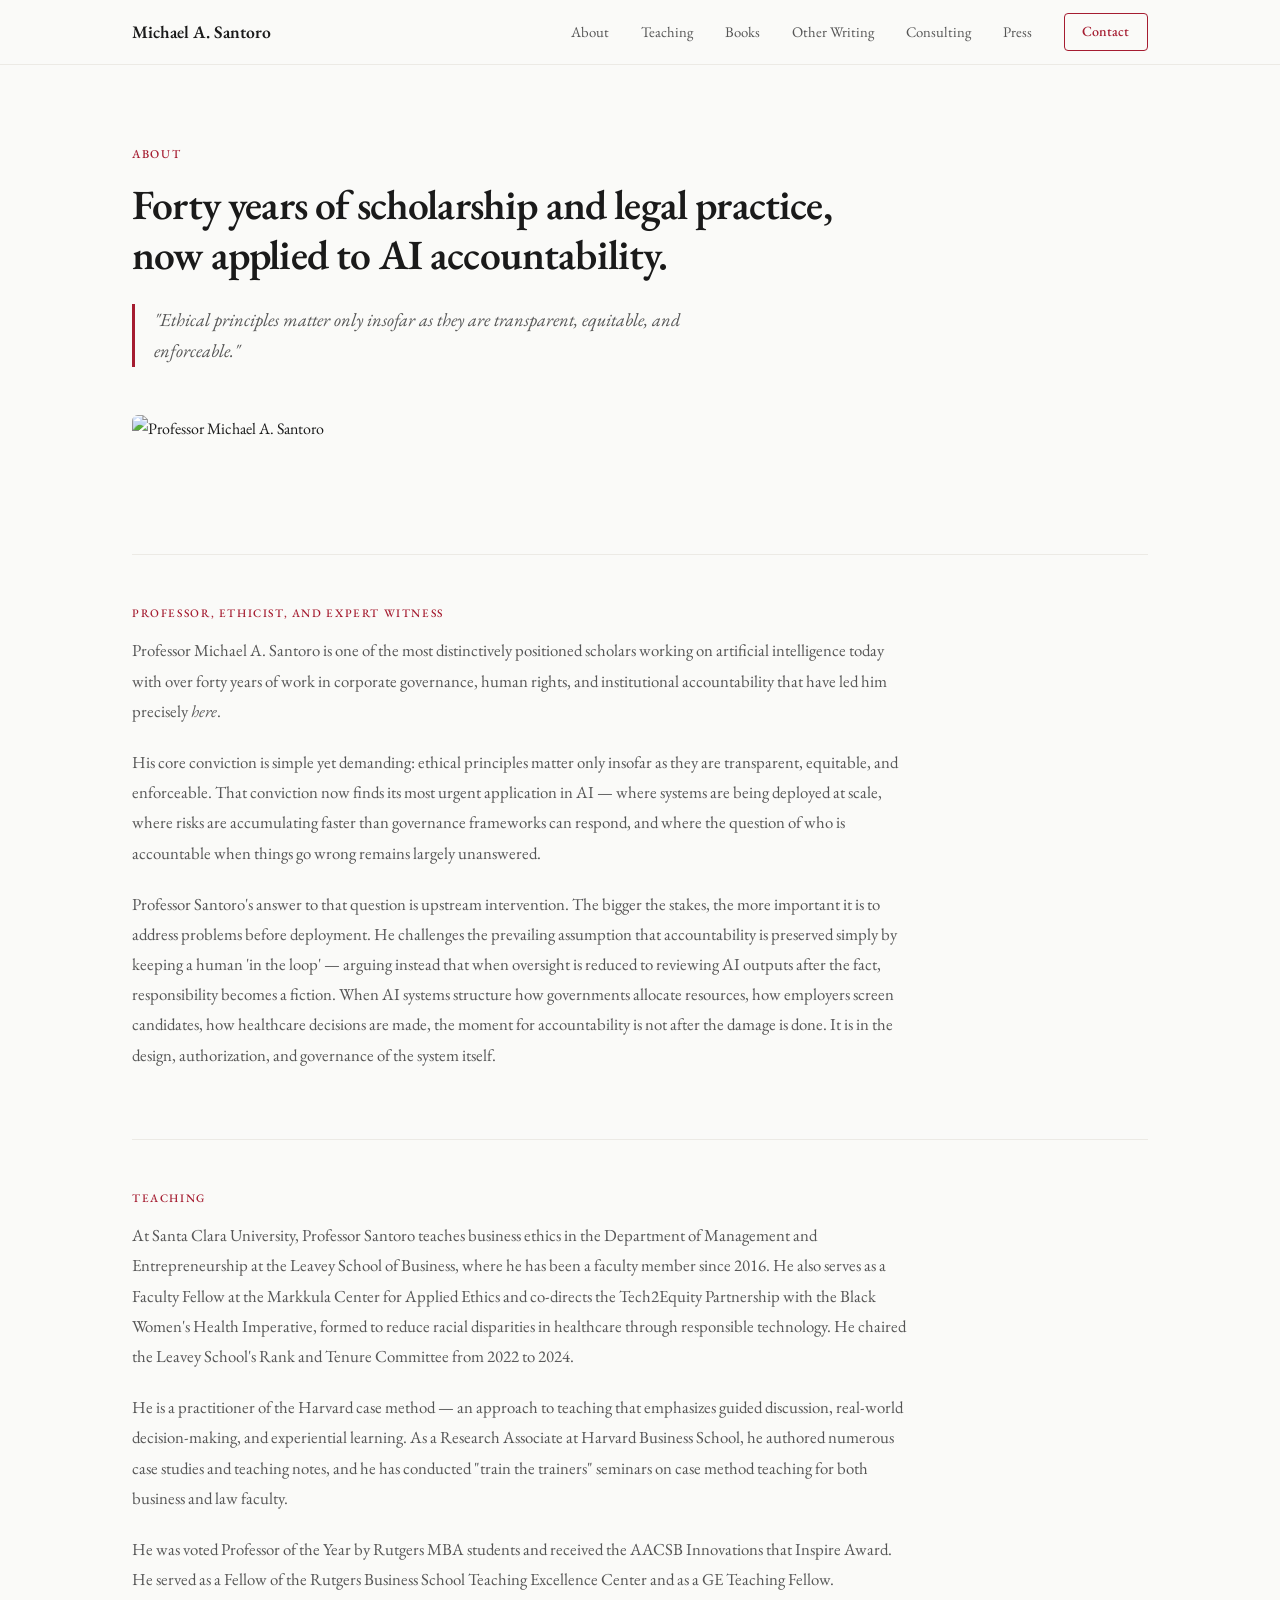
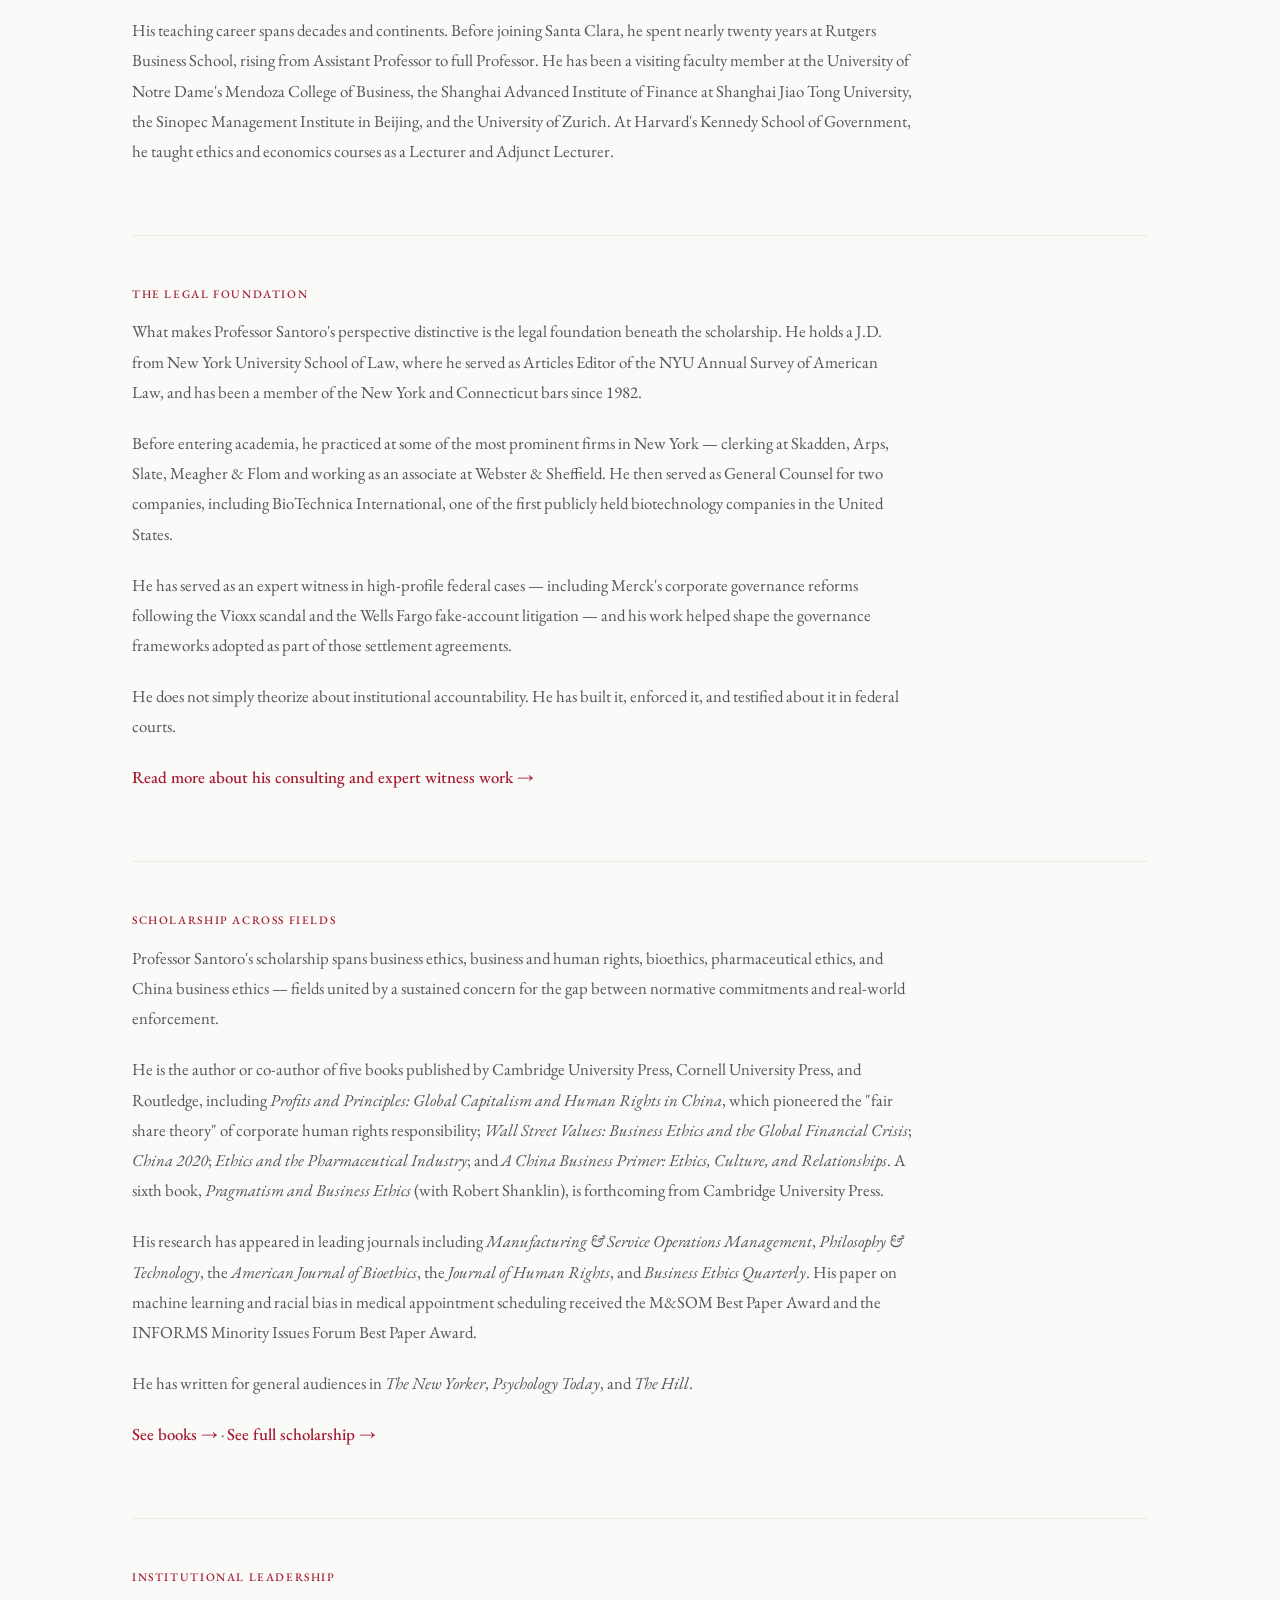
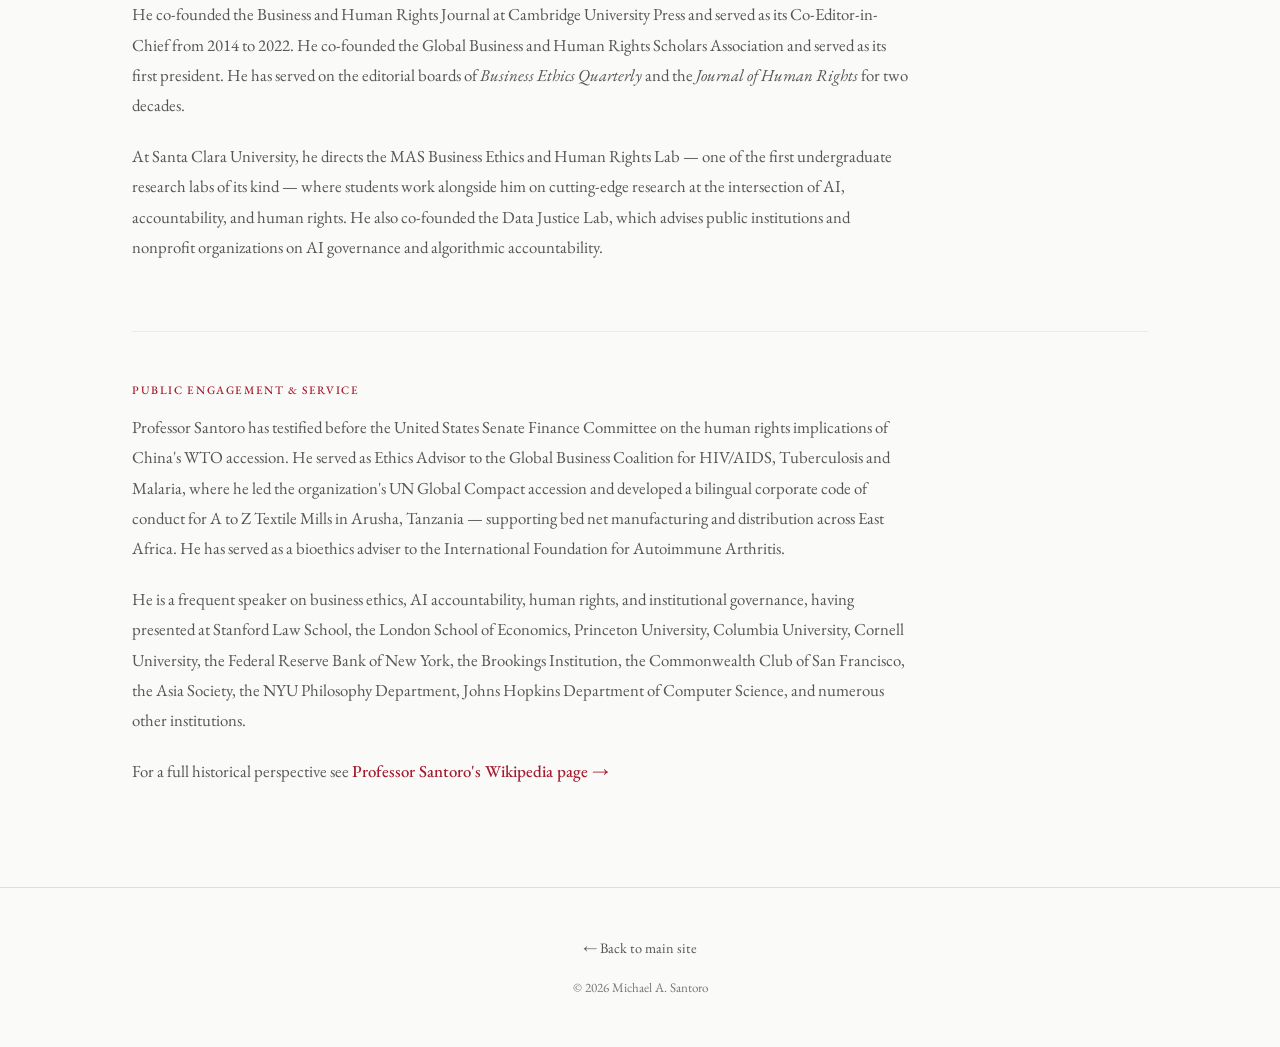
==== about.html @ 94dbd20e "Add files via upload Add site files" ====
<!DOCTYPE html>
<html lang="en">
<head>
    <meta charset="UTF-8">
    <meta name="viewport" content="width=device-width, initial-scale=1.0">
    <title>About Professor Santoro — Michael A. Santoro</title>
    <meta name="description" content="About Professor Michael A. Santoro — Forty years of scholarship and legal practice, now applied to AI accountability.">
    <link rel="preconnect" href="https://fonts.googleapis.com">
    <link rel="preconnect" href="https://fonts.gstatic.com" crossorigin>
    <link href="https://fonts.googleapis.com/css2?family=EB+Garamond:ital,wght@0,400;0,500;0,600;0,700;1,400;1,500&display=swap" rel="stylesheet">
    <style>
        *, *::before, *::after { margin: 0; padding: 0; box-sizing: border-box; }

        :root {
            --bg: #FAFAF8;
            --text: #1a1a1a;
            --text-secondary: #555;
            --text-tertiary: #777;
            --crimson: #A51C30;
            --crimson-hover: #8a1728;
            --crimson-light: rgba(165, 28, 48, 0.06);
            --border: #e0ddd8;
            --border-light: #eceae5;
            --serif: 'EB Garamond', 'Georgia', serif;
            --transition: 0.3s ease;
        }

        html { scroll-behavior: smooth; font-size: 16px; }

        body {
            font-family: var(--serif);
            background: var(--bg);
            color: var(--text);
            line-height: 1.7;
            -webkit-font-smoothing: antialiased;
        }

        a { color: var(--crimson); text-decoration: none; transition: color var(--transition); }
        a:hover { color: var(--crimson-hover); }
        img { max-width: 100%; height: auto; display: block; }

        .container { max-width: 1080px; margin: 0 auto; padding: 0 2rem; }

        /* NAV */
        .nav {
            position: fixed; top: 0; left: 0; right: 0; z-index: 1000;
            background: rgba(250, 250, 248, 0.92);
            backdrop-filter: blur(12px); -webkit-backdrop-filter: blur(12px);
            border-bottom: 1px solid var(--border-light);
        }
        .nav.scrolled { box-shadow: 0 1px 8px rgba(0,0,0,0.06); }
        .nav-inner {
            max-width: 1080px; margin: 0 auto; padding: 0 2rem;
            display: flex; align-items: center; justify-content: space-between; height: 64px;
        }
        .nav-logo { font-family: var(--serif); font-size: 1.1rem; font-weight: 600; color: var(--text); }
        .nav-links { display: flex; align-items: center; gap: 2rem; }
        .nav-links a { font-size: 0.92rem; color: var(--text-secondary); }
        .nav-links a:hover { color: var(--crimson); }
        .nav-cta {
            font-size: 0.88rem !important; color: var(--crimson) !important; font-weight: 500;
            border: 1px solid var(--crimson); padding: 0.4rem 1.1rem; border-radius: 4px;
        }
        .nav-cta:hover { background: var(--crimson) !important; color: #fff !important; }
        .hamburger { display: none; flex-direction: column; gap: 5px; cursor: pointer; padding: 4px; }
        .hamburger span { display: block; width: 22px; height: 2px; background: var(--text); transition: all var(--transition); }

        /* ABOUT HERO */
        .about-hero {
            padding: 9rem 0 4rem;
        }
        .about-label {
            font-size: 0.75rem; text-transform: uppercase; letter-spacing: 0.14em;
            color: var(--crimson); font-weight: 500; margin-bottom: 1rem;
        }
        .about-hero h1 {
            font-family: var(--serif); font-size: 2.6rem; font-weight: 600;
            line-height: 1.2; letter-spacing: -0.02em; max-width: 700px; margin-bottom: 1.5rem;
        }
        .about-epigraph {
            font-size: 1.15rem; font-style: italic; color: var(--text-secondary);
            border-left: 3px solid var(--crimson); padding-left: 1.2rem; max-width: 600px;
        }

        /* PORTRAIT */
        .about-portrait {
            margin: 3rem 0;
            max-width: 420px;
        }
        .about-portrait img { border-radius: 6px; }

        /* ABOUT CONTENT */
        .about-section {
            padding: 3rem 0;
            border-top: 1px solid var(--border-light);
        }
        .about-section-label {
            font-size: 0.72rem; text-transform: uppercase; letter-spacing: 0.14em;
            color: var(--crimson); font-weight: 500; margin-bottom: 0.8rem;
        }
        .about-section h2 {
            font-family: var(--serif); font-size: 1.6rem; font-weight: 600;
            margin-bottom: 1.5rem; letter-spacing: -0.01em;
        }
        .about-text {
            max-width: 780px;
        }
        .about-text p {
            font-size: 1.05rem; color: var(--text-secondary); margin-bottom: 1.3rem; line-height: 1.8;
        }
        .about-text a { font-weight: 500; }

        /* FOOTER */
        .about-footer {
            padding: 3rem 0; border-top: 1px solid var(--border); text-align: center; margin-top: 2rem;
        }
        .about-footer p { font-size: 0.82rem; color: var(--text-tertiary); }
        .about-footer a { font-size: 0.9rem; color: var(--text-secondary); margin: 0 0.5rem; }

        @media (max-width: 700px) {
            .nav-links { display: none; }
            .hamburger { display: flex; }
            .nav-links.open {
                display: flex; flex-direction: column; position: absolute;
                top: 64px; left: 0; right: 0; background: var(--bg);
                border-bottom: 1px solid var(--border); padding: 1.5rem 2rem; gap: 1rem;
            }
            .about-hero { padding: 7rem 0 2.5rem; }
            .about-hero h1 { font-size: 1.9rem; }
        }
    </style>
</head>
<body>

    <!-- NAV -->
    <nav class="nav" id="nav">
        <div class="nav-inner">
            <a href="index.html" class="nav-logo">Michael A. Santoro</a>
            <div class="nav-links" id="navLinks">
                <a href="about.html">About</a>
                <a href="index.html#teaching">Teaching</a>
                <a href="index.html#books">Books</a>
                <a href="index.html#other-writing">Other Writing</a>
                <a href="index.html#consulting">Consulting</a>
                <a href="index.html#press">Press</a>
                <a href="index.html#contact" class="nav-cta">Contact</a>
            </div>
            <div class="hamburger" id="hamburger" onclick="document.getElementById('navLinks').classList.toggle('open')">
                <span></span><span></span><span></span>
            </div>
        </div>
    </nav>

    <!-- HERO -->
    <section class="about-hero">
        <div class="container">
            <p class="about-label">About</p>
            <h1>Forty years of scholarship and legal practice, now applied to AI accountability.</h1>
            <p class="about-epigraph">"Ethical principles matter only insofar as they are transparent, equitable, and enforceable."</p>

            <div class="about-portrait">
                <img src="https://michaelasantoro-web.vercel.app/MAS%20Green.jpg" alt="Professor Michael A. Santoro">
            </div>
        </div>
    </section>

    <!-- PROFESSOR, ETHICIST, EXPERT WITNESS -->
    <div class="container">
        <section class="about-section">
            <p class="about-section-label">Professor, Ethicist, and Expert Witness</p>
            <div class="about-text">
                <p>Professor Michael A. Santoro is one of the most distinctively positioned scholars working on artificial intelligence today with over forty years of work in corporate governance, human rights, and institutional accountability that have led him precisely <em>here</em>.</p>
                <p>His core conviction is simple yet demanding: ethical principles matter only insofar as they are transparent, equitable, and enforceable. That conviction now finds its most urgent application in AI — where systems are being deployed at scale, where risks are accumulating faster than governance frameworks can respond, and where the question of who is accountable when things go wrong remains largely unanswered.</p>
                <p>Professor Santoro's answer to that question is upstream intervention. The bigger the stakes, the more important it is to address problems before deployment. He challenges the prevailing assumption that accountability is preserved simply by keeping a human 'in the loop' — arguing instead that when oversight is reduced to reviewing AI outputs after the fact, responsibility becomes a fiction. When AI systems structure how governments allocate resources, how employers screen candidates, how healthcare decisions are made, the moment for accountability is not after the damage is done. It is in the design, authorization, and governance of the system itself.</p>
            </div>
        </section>

        <!-- TEACHING -->
        <section class="about-section">
            <p class="about-section-label">Teaching</p>
            <div class="about-text">
                <p>At Santa Clara University, Professor Santoro teaches business ethics in the Department of Management and Entrepreneurship at the Leavey School of Business, where he has been a faculty member since 2016. He also serves as a Faculty Fellow at the Markkula Center for Applied Ethics and co-directs the Tech2Equity Partnership with the Black Women's Health Imperative, formed to reduce racial disparities in healthcare through responsible technology. He chaired the Leavey School's Rank and Tenure Committee from 2022 to 2024.</p>
                <p>He is a practitioner of the Harvard case method — an approach to teaching that emphasizes guided discussion, real-world decision-making, and experiential learning. As a Research Associate at Harvard Business School, he authored numerous case studies and teaching notes, and he has conducted "train the trainers" seminars on case method teaching for both business and law faculty.</p>
                <p>He was voted Professor of the Year by Rutgers MBA students and received the AACSB Innovations that Inspire Award. He served as a Fellow of the Rutgers Business School Teaching Excellence Center and as a GE Teaching Fellow.</p>
                <p>His teaching career spans decades and continents. Before joining Santa Clara, he spent nearly twenty years at Rutgers Business School, rising from Assistant Professor to full Professor. He has been a visiting faculty member at the University of Notre Dame's Mendoza College of Business, the Shanghai Advanced Institute of Finance at Shanghai Jiao Tong University, the Sinopec Management Institute in Beijing, and the University of Zurich. At Harvard's Kennedy School of Government, he taught ethics and economics courses as a Lecturer and Adjunct Lecturer.</p>
            </div>
        </section>

        <!-- LEGAL FOUNDATION -->
        <section class="about-section">
            <p class="about-section-label">The Legal Foundation</p>
            <div class="about-text">
                <p>What makes Professor Santoro's perspective distinctive is the legal foundation beneath the scholarship. He holds a J.D. from New York University School of Law, where he served as Articles Editor of the NYU Annual Survey of American Law, and has been a member of the New York and Connecticut bars since 1982.</p>
                <p>Before entering academia, he practiced at some of the most prominent firms in New York — clerking at Skadden, Arps, Slate, Meagher & Flom and working as an associate at Webster & Sheffield. He then served as General Counsel for two companies, including BioTechnica International, one of the first publicly held biotechnology companies in the United States.</p>
                <p>He has served as an expert witness in high-profile federal cases — including Merck's corporate governance reforms following the Vioxx scandal and the Wells Fargo fake-account litigation — and his work helped shape the governance frameworks adopted as part of those settlement agreements.</p>
                <p>He does not simply theorize about institutional accountability. He has built it, enforced it, and testified about it in federal courts.</p>
                <p><a href="index.html#consulting">Read more about his consulting and expert witness work →</a></p>
            </div>
        </section>

        <!-- SCHOLARSHIP -->
        <section class="about-section">
            <p class="about-section-label">Scholarship Across Fields</p>
            <div class="about-text">
                <p>Professor Santoro's scholarship spans business ethics, business and human rights, bioethics, pharmaceutical ethics, and China business ethics — fields united by a sustained concern for the gap between normative commitments and real-world enforcement.</p>
                <p>He is the author or co-author of five books published by Cambridge University Press, Cornell University Press, and Routledge, including <em>Profits and Principles: Global Capitalism and Human Rights in China</em>, which pioneered the "fair share theory" of corporate human rights responsibility; <em>Wall Street Values: Business Ethics and the Global Financial Crisis</em>; <em>China 2020</em>; <em>Ethics and the Pharmaceutical Industry</em>; and <em>A China Business Primer: Ethics, Culture, and Relationships</em>. A sixth book, <em>Pragmatism and Business Ethics</em> (with Robert Shanklin), is forthcoming from Cambridge University Press.</p>
                <p>His research has appeared in leading journals including <em>Manufacturing & Service Operations Management</em>, <em>Philosophy & Technology</em>, the <em>American Journal of Bioethics</em>, the <em>Journal of Human Rights</em>, and <em>Business Ethics Quarterly</em>. His paper on machine learning and racial bias in medical appointment scheduling received the M&SOM Best Paper Award and the INFORMS Minority Issues Forum Best Paper Award.</p>
                <p>He has written for general audiences in <em>The New Yorker</em>, <em>Psychology Today</em>, and <em>The Hill</em>.</p>
                <p><a href="index.html#books">See books →</a> · <a href="index.html#other-writing">See full scholarship →</a></p>
            </div>
        </section>

        <!-- INSTITUTIONAL LEADERSHIP -->
        <section class="about-section">
            <p class="about-section-label">Institutional Leadership</p>
            <div class="about-text">
                <p>He co-founded the Business and Human Rights Journal at Cambridge University Press and served as its Co-Editor-in-Chief from 2014 to 2022. He co-founded the Global Business and Human Rights Scholars Association and served as its first president. He has served on the editorial boards of <em>Business Ethics Quarterly</em> and the <em>Journal of Human Rights</em> for two decades.</p>
                <p>At Santa Clara University, he directs the MAS Business Ethics and Human Rights Lab — one of the first undergraduate research labs of its kind — where students work alongside him on cutting-edge research at the intersection of AI, accountability, and human rights. He also co-founded the Data Justice Lab, which advises public institutions and nonprofit organizations on AI governance and algorithmic accountability.</p>
            </div>
        </section>

        <!-- PUBLIC ENGAGEMENT -->
        <section class="about-section">
            <p class="about-section-label">Public Engagement &amp; Service</p>
            <div class="about-text">
                <p>Professor Santoro has testified before the United States Senate Finance Committee on the human rights implications of China's WTO accession. He served as Ethics Advisor to the Global Business Coalition for HIV/AIDS, Tuberculosis and Malaria, where he led the organization's UN Global Compact accession and developed a bilingual corporate code of conduct for A to Z Textile Mills in Arusha, Tanzania — supporting bed net manufacturing and distribution across East Africa. He has served as a bioethics adviser to the International Foundation for Autoimmune Arthritis.</p>
                <p>He is a frequent speaker on business ethics, AI accountability, human rights, and institutional governance, having presented at Stanford Law School, the London School of Economics, Princeton University, Columbia University, Cornell University, the Federal Reserve Bank of New York, the Brookings Institution, the Commonwealth Club of San Francisco, the Asia Society, the NYU Philosophy Department, Johns Hopkins Department of Computer Science, and numerous other institutions.</p>
                <p>For a full historical perspective see <a href="https://en.wikipedia.org/wiki/Michael_A._Santoro">Professor Santoro's Wikipedia page →</a></p>
            </div>
        </section>
    </div>

    <!-- FOOTER -->
    <footer class="about-footer">
        <div class="container">
            <p style="margin-bottom: 1rem;"><a href="index.html">← Back to main site</a></p>
            <p>&copy; 2026 Michael A. Santoro</p>
        </div>
    </footer>

    <script>
        window.addEventListener('scroll', () => {
            document.getElementById('nav').classList.toggle('scrolled', window.scrollY > 20);
        });
    </script>
</body>
</html>
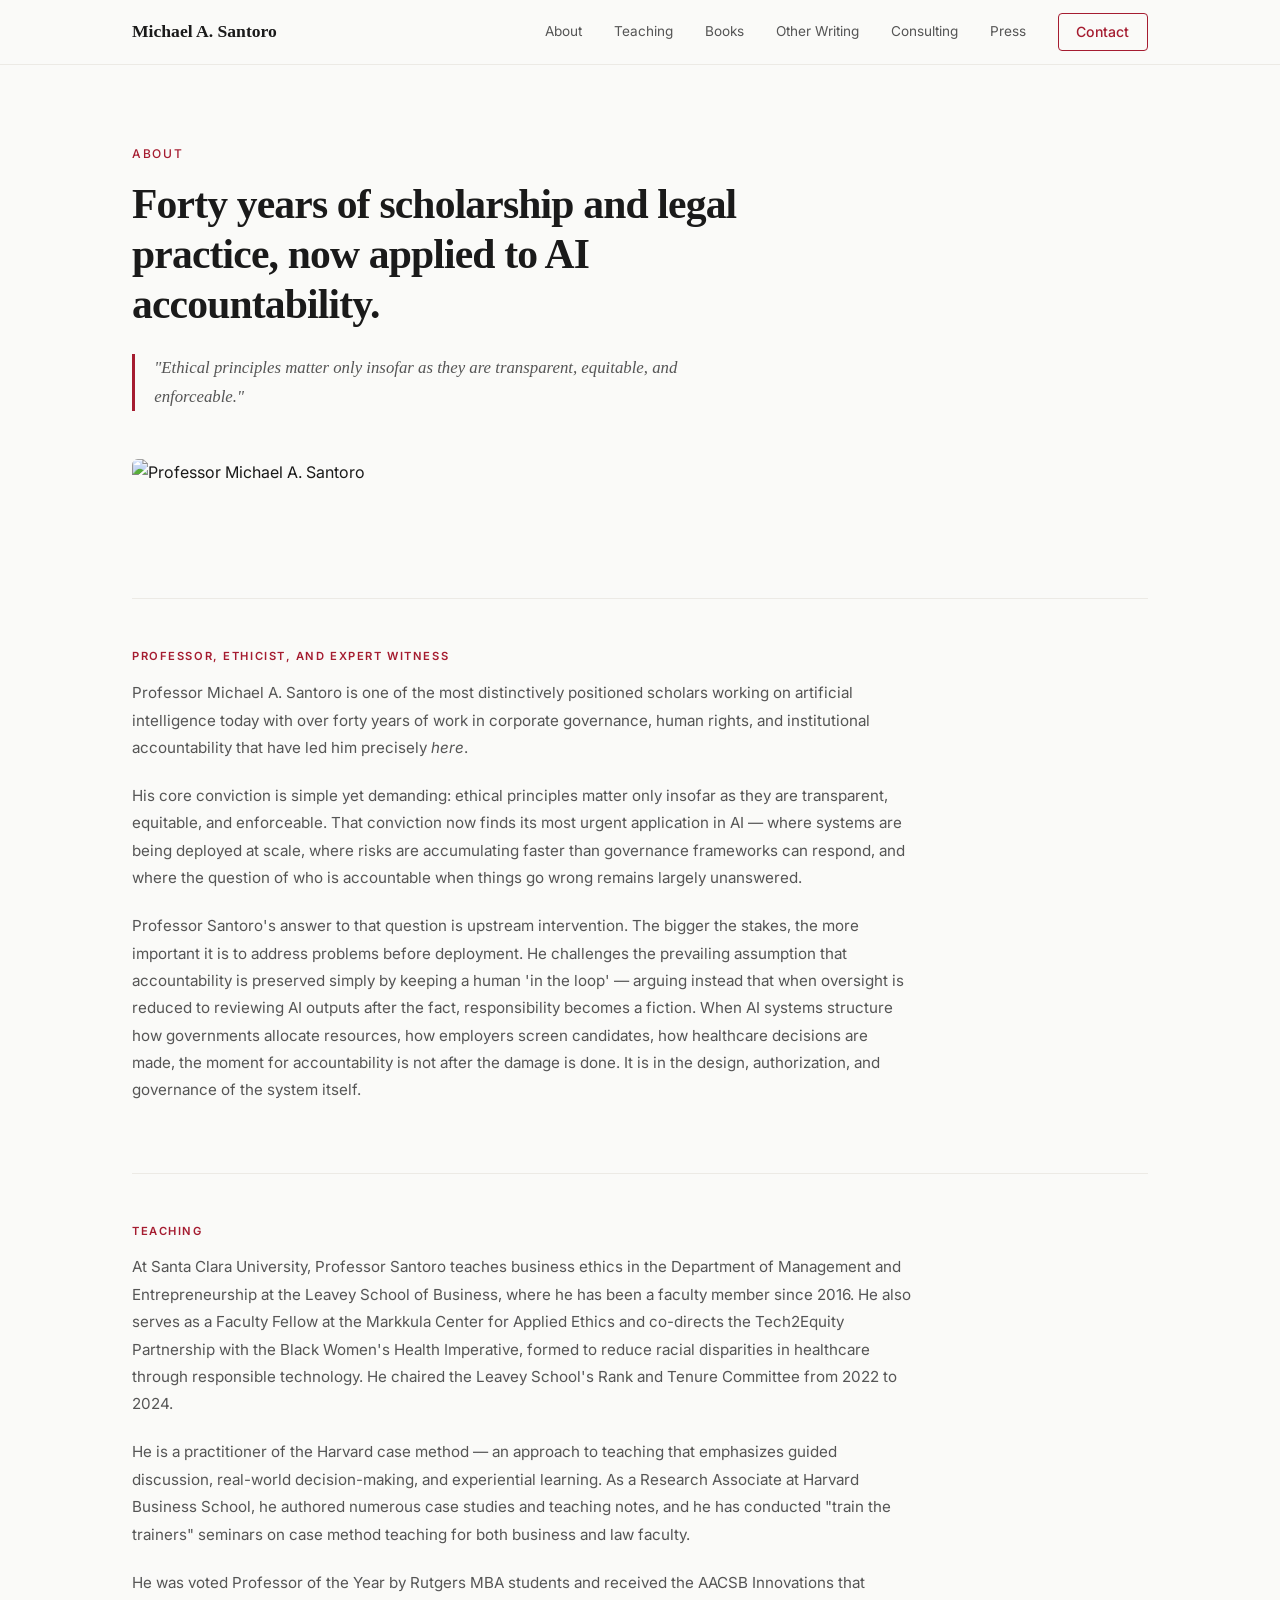
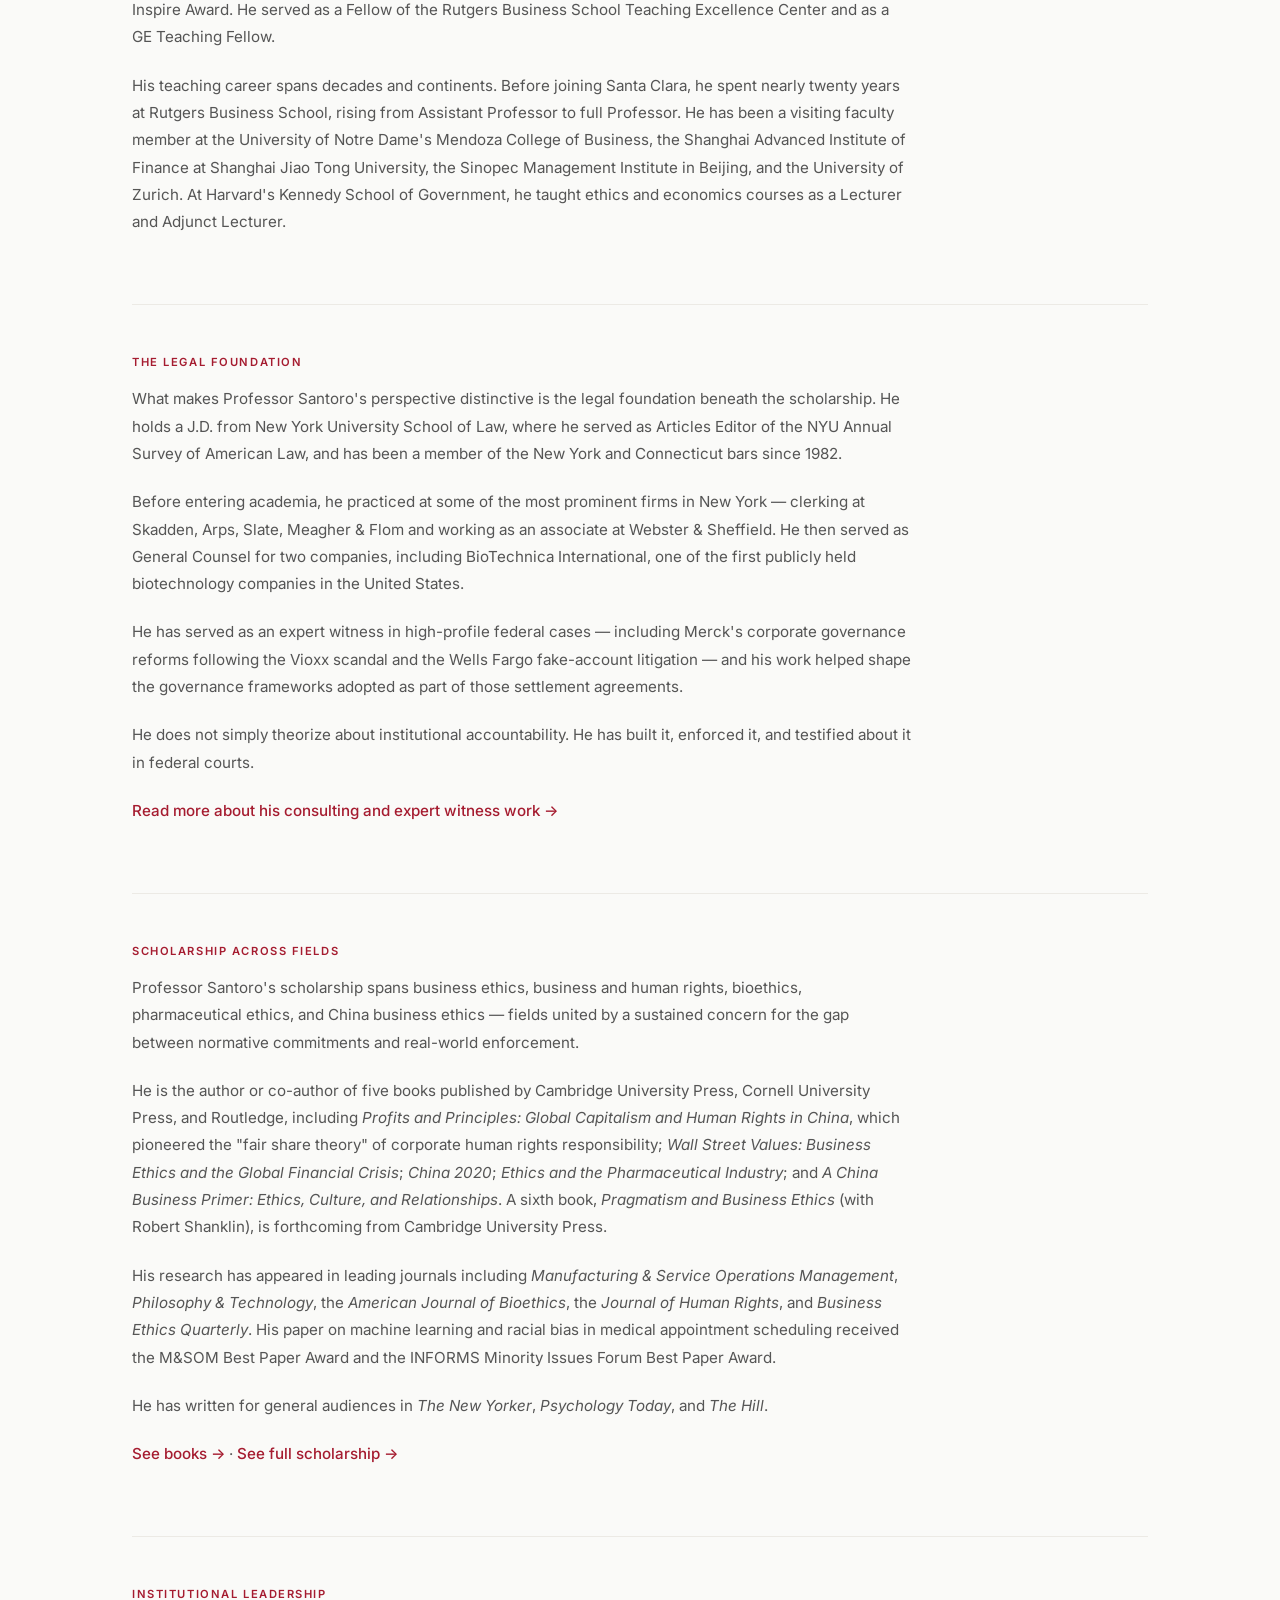
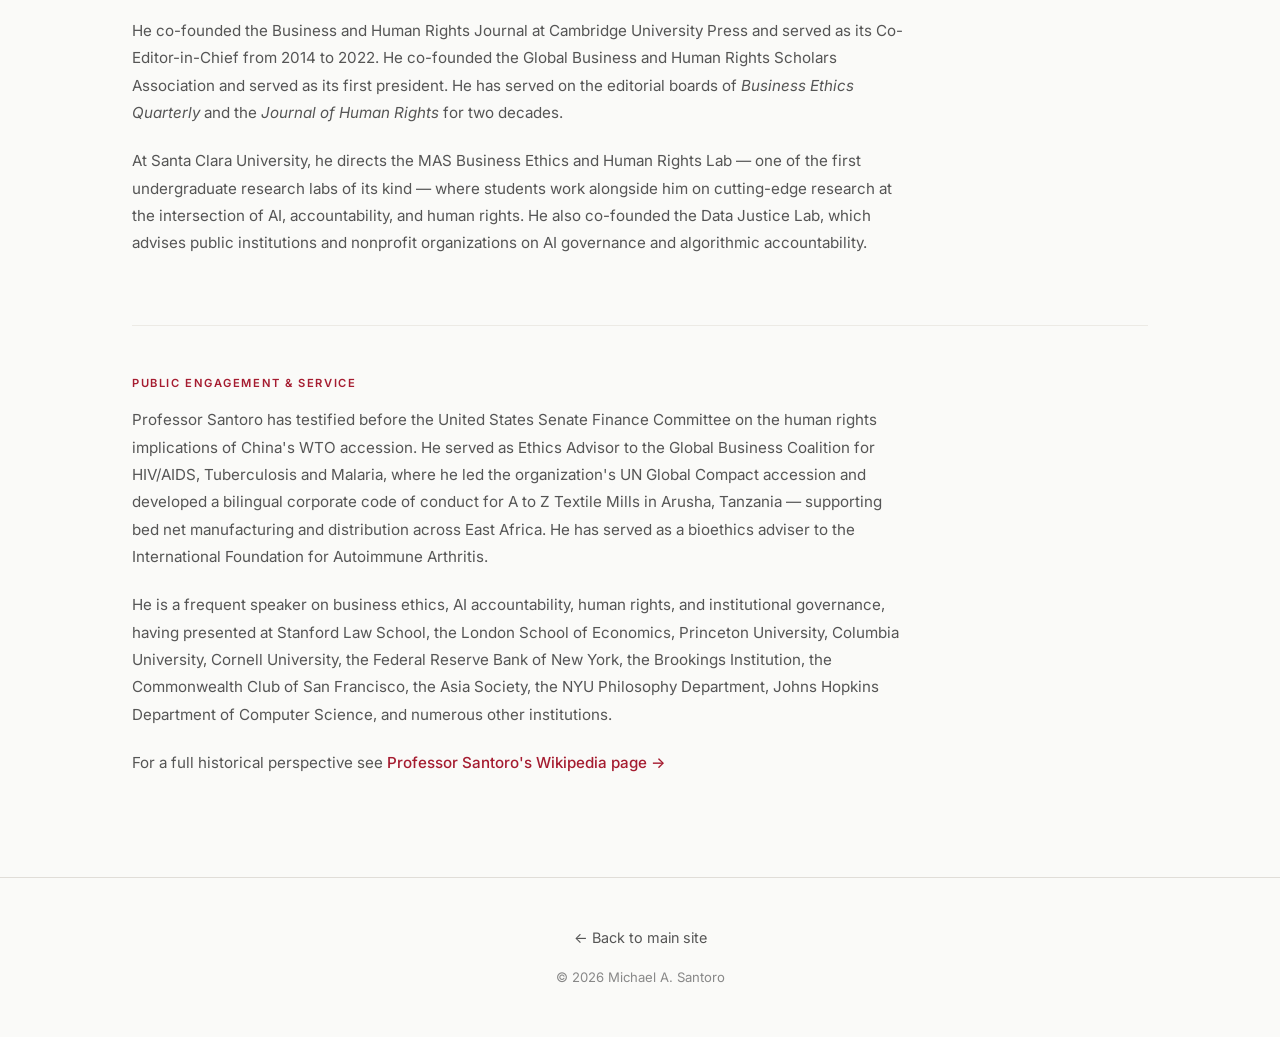
==== commit edb917dc: "Rename about (1).html to about.html" ====
--- a/about.html
+++ b/about.html
@@ -7,7 +7,7 @@
     <meta name="description" content="About Professor Michael A. Santoro — Forty years of scholarship and legal practice, now applied to AI accountability.">
     <link rel="preconnect" href="https://fonts.googleapis.com">
     <link rel="preconnect" href="https://fonts.gstatic.com" crossorigin>
-    <link href="https://fonts.googleapis.com/css2?family=EB+Garamond:ital,wght@0,400;0,500;0,600;0,700;1,400;1,500&display=swap" rel="stylesheet">
+    <link href="https://fonts.googleapis.com/css2?family=Inter:wght@400;500;600&display=swap" rel="stylesheet">
     <style>
         *, *::before, *::after { margin: 0; padding: 0; box-sizing: border-box; }
 
@@ -15,20 +15,21 @@
             --bg: #FAFAF8;
             --text: #1a1a1a;
             --text-secondary: #555;
-            --text-tertiary: #777;
+            --text-tertiary: #888;
             --crimson: #A51C30;
             --crimson-hover: #8a1728;
             --crimson-light: rgba(165, 28, 48, 0.06);
             --border: #e0ddd8;
             --border-light: #eceae5;
-            --serif: 'EB Garamond', 'Georgia', serif;
+            --serif: 'Georgia', 'Times New Roman', serif;
+            --sans: 'Inter', -apple-system, BlinkMacSystemFont, sans-serif;
             --transition: 0.3s ease;
         }
 
         html { scroll-behavior: smooth; font-size: 16px; }
 
         body {
-            font-family: var(--serif);
+            font-family: var(--sans);
             background: var(--bg);
             color: var(--text);
             line-height: 1.7;
@@ -55,7 +56,7 @@
         }
         .nav-logo { font-family: var(--serif); font-size: 1.1rem; font-weight: 600; color: var(--text); }
         .nav-links { display: flex; align-items: center; gap: 2rem; }
-        .nav-links a { font-size: 0.92rem; color: var(--text-secondary); }
+        .nav-links a { font-size: 0.85rem; color: var(--text-secondary); }
         .nav-links a:hover { color: var(--crimson); }
         .nav-cta {
             font-size: 0.88rem !important; color: var(--crimson) !important; font-weight: 500;
@@ -78,8 +79,13 @@
             line-height: 1.2; letter-spacing: -0.02em; max-width: 700px; margin-bottom: 1.5rem;
         }
         .about-epigraph {
-            font-size: 1.15rem; font-style: italic; color: var(--text-secondary);
-            border-left: 3px solid var(--crimson); padding-left: 1.2rem; max-width: 600px;
+            font-family: var(--serif);
+            font-size: 1.05rem;
+            font-style: italic;
+            color: var(--text-secondary);
+            border-left: 3px solid var(--crimson);
+            padding-left: 1.2rem;
+            max-width: 600px;
         }
 
         /* PORTRAIT */
@@ -95,8 +101,8 @@
             border-top: 1px solid var(--border-light);
         }
         .about-section-label {
-            font-size: 0.72rem; text-transform: uppercase; letter-spacing: 0.14em;
-            color: var(--crimson); font-weight: 500; margin-bottom: 0.8rem;
+            font-size: 0.7rem; text-transform: uppercase; letter-spacing: 0.14em;
+            color: var(--crimson); font-weight: 600; margin-bottom: 0.8rem;
         }
         .about-section h2 {
             font-family: var(--serif); font-size: 1.6rem; font-weight: 600;
@@ -106,7 +112,7 @@
             max-width: 780px;
         }
         .about-text p {
-            font-size: 1.05rem; color: var(--text-secondary); margin-bottom: 1.3rem; line-height: 1.8;
+            font-size: 0.95rem; color: var(--text-secondary); margin-bottom: 1.3rem; line-height: 1.8;
         }
         .about-text a { font-weight: 500; }
 
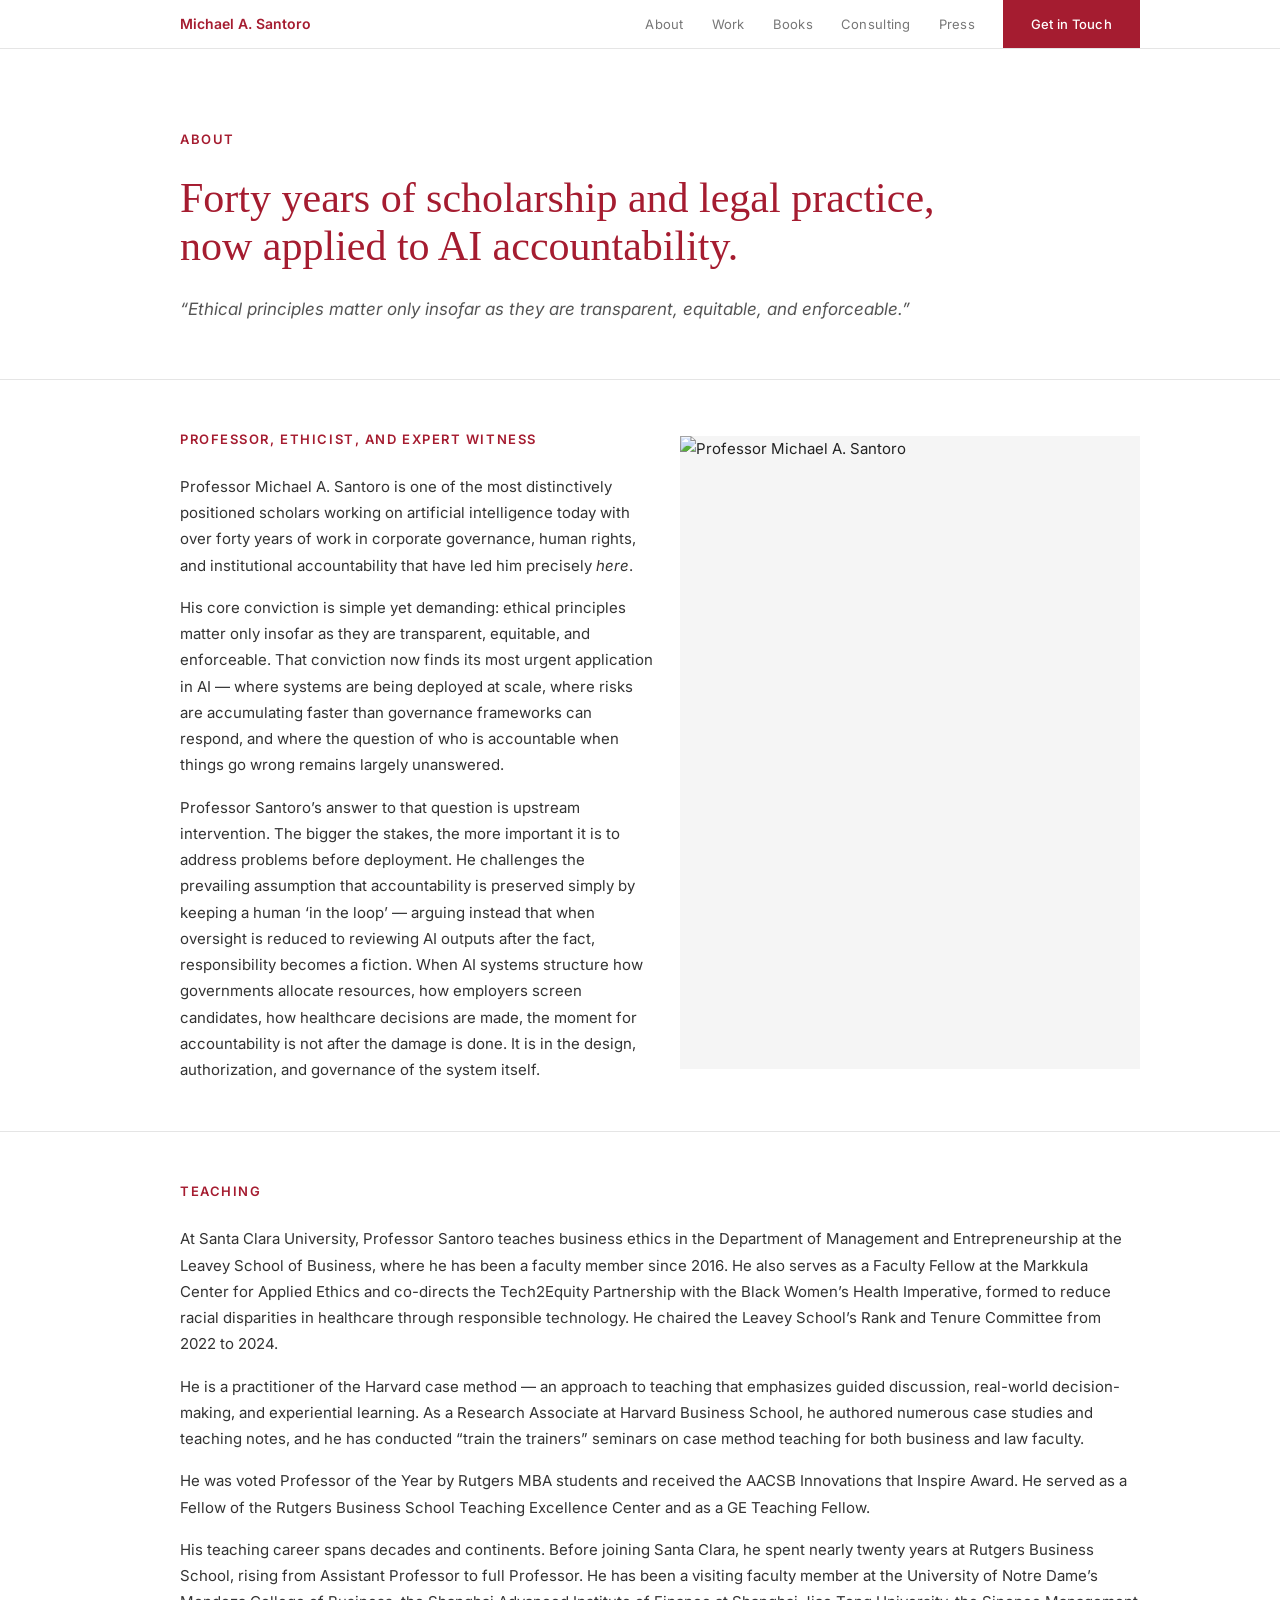
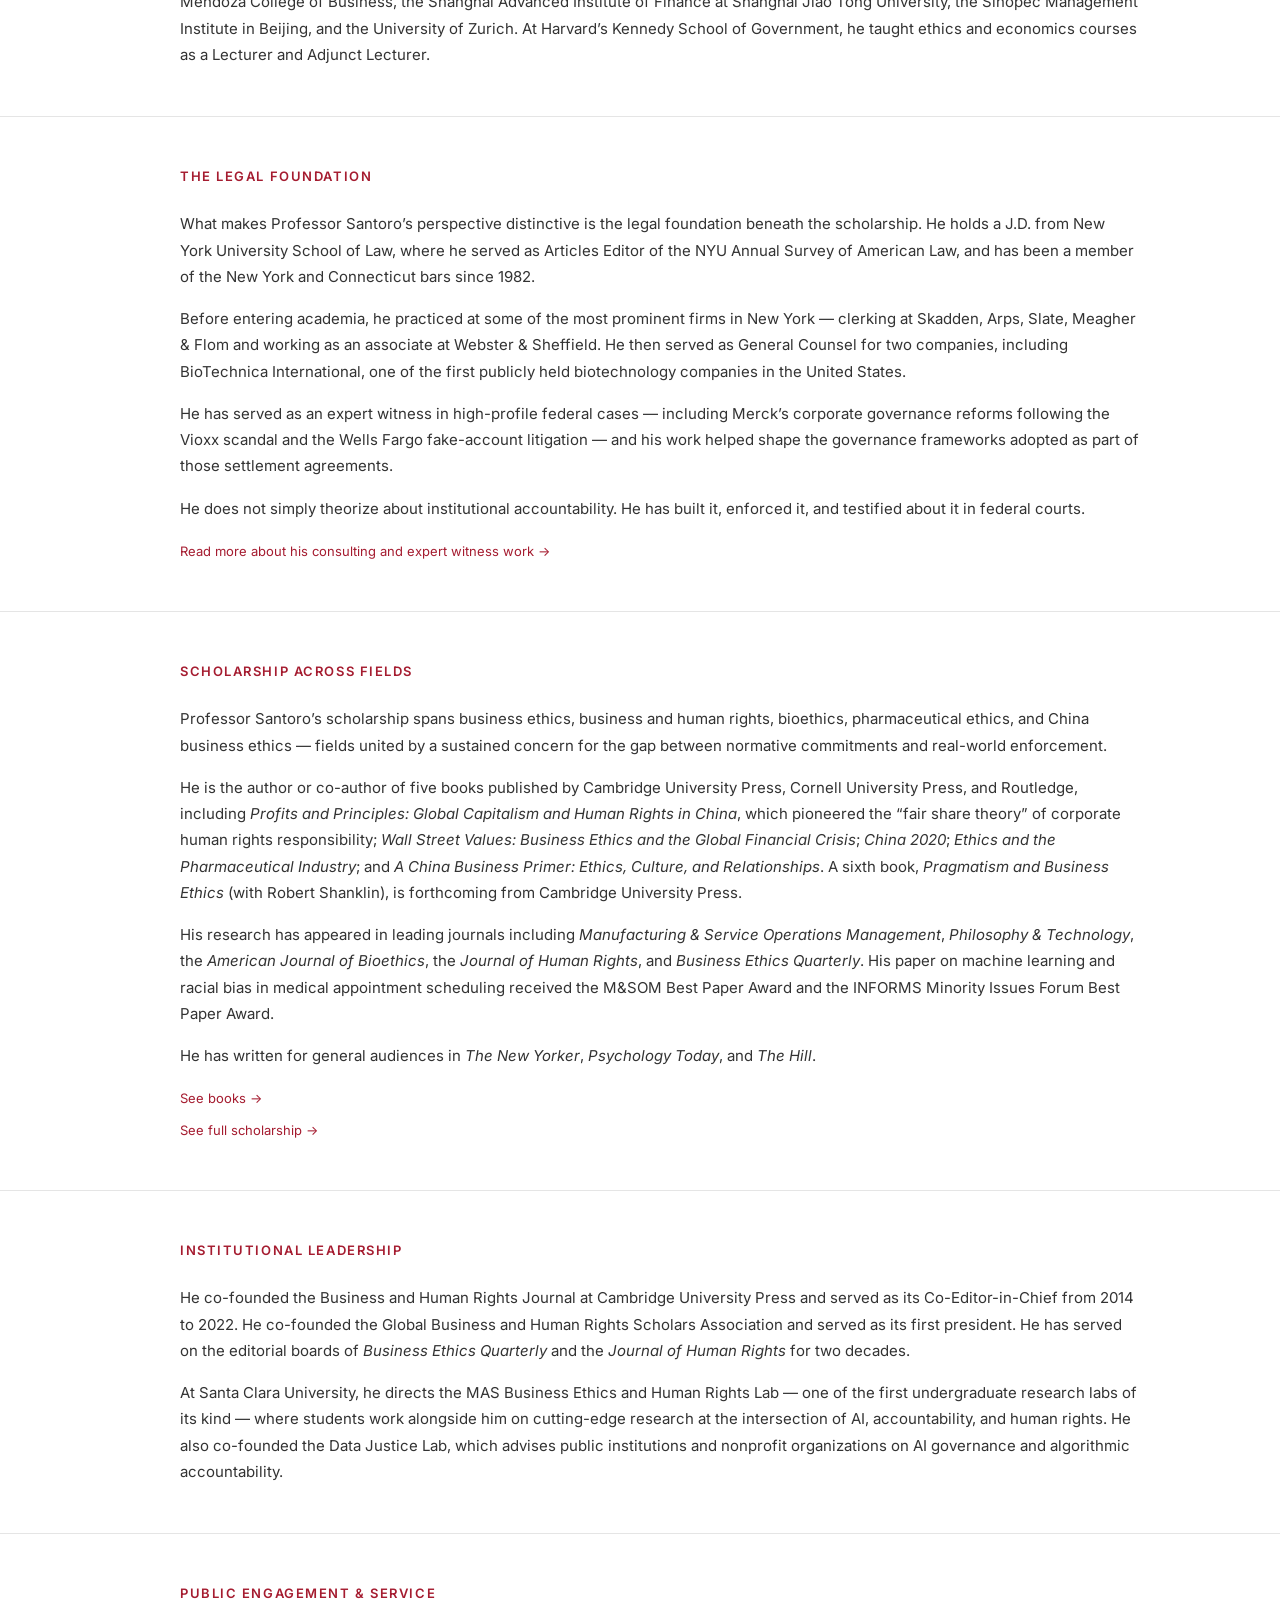
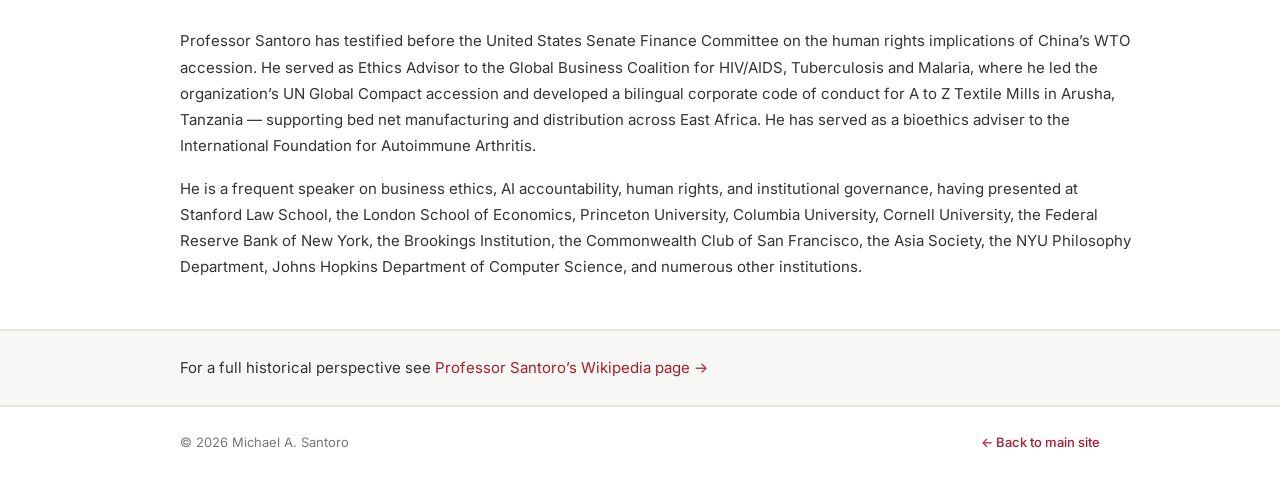
==== commit 9a57b833: "Rename about (2).html to about.html" ====
--- a/about.html
+++ b/about.html
@@ -1,253 +1,298 @@
 <!DOCTYPE html>
 <html lang="en">
 <head>
-    <meta charset="UTF-8">
-    <meta name="viewport" content="width=device-width, initial-scale=1.0">
-    <title>About Professor Santoro — Michael A. Santoro</title>
-    <meta name="description" content="About Professor Michael A. Santoro — Forty years of scholarship and legal practice, now applied to AI accountability.">
-    <link rel="preconnect" href="https://fonts.googleapis.com">
-    <link rel="preconnect" href="https://fonts.gstatic.com" crossorigin>
-    <link href="https://fonts.googleapis.com/css2?family=Inter:wght@400;500;600&display=swap" rel="stylesheet">
-    <style>
-        *, *::before, *::after { margin: 0; padding: 0; box-sizing: border-box; }
-
-        :root {
-            --bg: #FAFAF8;
-            --text: #1a1a1a;
-            --text-secondary: #555;
-            --text-tertiary: #888;
-            --crimson: #A51C30;
-            --crimson-hover: #8a1728;
-            --crimson-light: rgba(165, 28, 48, 0.06);
-            --border: #e0ddd8;
-            --border-light: #eceae5;
-            --serif: 'Georgia', 'Times New Roman', serif;
-            --sans: 'Inter', -apple-system, BlinkMacSystemFont, sans-serif;
-            --transition: 0.3s ease;
-        }
-
-        html { scroll-behavior: smooth; font-size: 16px; }
-
-        body {
-            font-family: var(--sans);
-            background: var(--bg);
-            color: var(--text);
-            line-height: 1.7;
-            -webkit-font-smoothing: antialiased;
-        }
-
-        a { color: var(--crimson); text-decoration: none; transition: color var(--transition); }
-        a:hover { color: var(--crimson-hover); }
-        img { max-width: 100%; height: auto; display: block; }
-
-        .container { max-width: 1080px; margin: 0 auto; padding: 0 2rem; }
-
-        /* NAV */
-        .nav {
-            position: fixed; top: 0; left: 0; right: 0; z-index: 1000;
-            background: rgba(250, 250, 248, 0.92);
-            backdrop-filter: blur(12px); -webkit-backdrop-filter: blur(12px);
-            border-bottom: 1px solid var(--border-light);
-        }
-        .nav.scrolled { box-shadow: 0 1px 8px rgba(0,0,0,0.06); }
-        .nav-inner {
-            max-width: 1080px; margin: 0 auto; padding: 0 2rem;
-            display: flex; align-items: center; justify-content: space-between; height: 64px;
-        }
-        .nav-logo { font-family: var(--serif); font-size: 1.1rem; font-weight: 600; color: var(--text); }
-        .nav-links { display: flex; align-items: center; gap: 2rem; }
-        .nav-links a { font-size: 0.85rem; color: var(--text-secondary); }
-        .nav-links a:hover { color: var(--crimson); }
-        .nav-cta {
-            font-size: 0.88rem !important; color: var(--crimson) !important; font-weight: 500;
-            border: 1px solid var(--crimson); padding: 0.4rem 1.1rem; border-radius: 4px;
-        }
-        .nav-cta:hover { background: var(--crimson) !important; color: #fff !important; }
-        .hamburger { display: none; flex-direction: column; gap: 5px; cursor: pointer; padding: 4px; }
-        .hamburger span { display: block; width: 22px; height: 2px; background: var(--text); transition: all var(--transition); }
-
-        /* ABOUT HERO */
-        .about-hero {
-            padding: 9rem 0 4rem;
-        }
-        .about-label {
-            font-size: 0.75rem; text-transform: uppercase; letter-spacing: 0.14em;
-            color: var(--crimson); font-weight: 500; margin-bottom: 1rem;
-        }
-        .about-hero h1 {
-            font-family: var(--serif); font-size: 2.6rem; font-weight: 600;
-            line-height: 1.2; letter-spacing: -0.02em; max-width: 700px; margin-bottom: 1.5rem;
-        }
-        .about-epigraph {
-            font-family: var(--serif);
-            font-size: 1.05rem;
-            font-style: italic;
-            color: var(--text-secondary);
-            border-left: 3px solid var(--crimson);
-            padding-left: 1.2rem;
-            max-width: 600px;
-        }
-
-        /* PORTRAIT */
-        .about-portrait {
-            margin: 3rem 0;
-            max-width: 420px;
-        }
-        .about-portrait img { border-radius: 6px; }
-
-        /* ABOUT CONTENT */
-        .about-section {
-            padding: 3rem 0;
-            border-top: 1px solid var(--border-light);
-        }
-        .about-section-label {
-            font-size: 0.7rem; text-transform: uppercase; letter-spacing: 0.14em;
-            color: var(--crimson); font-weight: 600; margin-bottom: 0.8rem;
-        }
-        .about-section h2 {
-            font-family: var(--serif); font-size: 1.6rem; font-weight: 600;
-            margin-bottom: 1.5rem; letter-spacing: -0.01em;
-        }
-        .about-text {
-            max-width: 780px;
-        }
-        .about-text p {
-            font-size: 0.95rem; color: var(--text-secondary); margin-bottom: 1.3rem; line-height: 1.8;
-        }
-        .about-text a { font-weight: 500; }
-
-        /* FOOTER */
-        .about-footer {
-            padding: 3rem 0; border-top: 1px solid var(--border); text-align: center; margin-top: 2rem;
-        }
-        .about-footer p { font-size: 0.82rem; color: var(--text-tertiary); }
-        .about-footer a { font-size: 0.9rem; color: var(--text-secondary); margin: 0 0.5rem; }
-
-        @media (max-width: 700px) {
-            .nav-links { display: none; }
-            .hamburger { display: flex; }
-            .nav-links.open {
-                display: flex; flex-direction: column; position: absolute;
-                top: 64px; left: 0; right: 0; background: var(--bg);
-                border-bottom: 1px solid var(--border); padding: 1.5rem 2rem; gap: 1rem;
-            }
-            .about-hero { padding: 7rem 0 2.5rem; }
-            .about-hero h1 { font-size: 1.9rem; }
-        }
-    </style>
+  <meta charset="UTF-8">
+  <meta name="viewport" content="width=device-width, initial-scale=1.0">
+  <title>About Professor Santoro &mdash; Michael A. Santoro</title>
+  <meta name="description" content="Full biography of Professor Michael A. Santoro &mdash; AI accountability, business ethics, human rights, and the legal foundation behind decades of scholarship.">
+  <link rel="preconnect" href="https://fonts.googleapis.com">
+  <link rel="preconnect" href="https://fonts.gstatic.com" crossorigin>
+  <link href="https://fonts.googleapis.com/css2?family=Inter:wght@300;400;500;600&display=swap" rel="stylesheet">
+  <link rel="stylesheet" href="styles.css">
+  <style>
+    /* ── About Page ──────────────────────────────────── */
+    .about-hero {
+      padding-top: 128px;
+      padding-bottom: 56px;
+      border-bottom: 1px solid #E5E5E5;
+    }
+
+    .about-hero .container {
+      max-width: var(--max-width);
+      padding: 0 0 0 40px;
+    }
+
+    .about-hero-heading {
+      font-family: Georgia, 'Times New Roman', serif;
+      font-size: 42px;
+      font-weight: 400;
+      line-height: 1.15;
+      color: var(--crimson);
+      margin-bottom: 24px;
+      max-width: none;
+    }
+
+    .about-hero-sub {
+      font-size: 17px;
+      line-height: 1.65;
+      color: var(--gray-600);
+      max-width: none;
+      font-style: italic;
+    }
+
+    .about-section {
+      padding: 48px 0;
+    }
+
+    /* Match nav-inner alignment: M of "Michael A. Santoro" on the left,
+       right edge of "Get in Touch" CTA on the right */
+    .about-section .container {
+      max-width: var(--max-width);
+      padding: 0 0 0 40px;
+    }
+
+    .about-section .section-body {
+      max-width: none;
+    }
+
+    .about-section .section-body + .section-body {
+      margin-top: 16px;
+    }
+
+    /* Photo floats right; text wraps around and below it */
+    .about-intro-grid::after {
+      content: "";
+      display: block;
+      clear: both;
+    }
+
+    .about-intro-grid .section-body {
+      max-width: none;
+    }
+
+    .about-intro-photo {
+      float: right;
+      width: 460px;
+      margin: 8px 0 0 24px;
+      shape-outside: margin-box;
+    }
+
+    .about-intro-photo .about-image {
+      width: 460px;
+      height: 633px;
+      overflow: hidden;
+      background: var(--gray-100);
+    }
+
+    .about-intro-photo .about-image img {
+      width: 100%;
+      height: 100%;
+      object-fit: cover;
+      object-position: 66% center;
+      display: block;
+    }
+
+    .about-link {
+      display: inline-block;
+      margin-top: 24px;
+      font-size: 13px;
+      color: var(--crimson);
+    }
+
+    .about-link:hover {
+      color: var(--crimson);
+      text-decoration: underline;
+      text-decoration-color: var(--crimson);
+    }
+
+    .about-closer {
+      padding: 24px 0;
+      background: #F7F7F5;
+      border-top: 1px solid #E5E5E5;
+      border-bottom: 1px solid #E5E5E5;
+    }
+
+    .about-closer p {
+      font-size: 15px;
+      color: var(--gray-700);
+      line-height: 1.75;
+      max-width: none;
+    }
+
+    .about-closer .container {
+      max-width: var(--max-width);
+      padding: 0 0 0 40px;
+    }
+
+    .footer-back {
+      font-size: 13px;
+      color: var(--crimson);
+      font-weight: 500;
+    }
+
+    .footer-back:hover {
+      color: var(--crimson);
+      text-decoration: underline;
+      text-decoration-color: var(--crimson);
+    }
+
+    .footer-inner-about {
+      display: flex;
+      justify-content: space-between;
+      align-items: center;
+      flex-wrap: wrap;
+      gap: 16px;
+    }
+
+    @media (max-width: 768px) {
+      .about-hero {
+        padding-top: 96px;
+        padding-bottom: 40px;
+      }
+      .about-hero .container {
+        padding-left: 24px;
+      }
+      .about-hero-heading {
+        font-size: 28px;
+      }
+      .about-hero-sub {
+        font-size: 15px;
+      }
+      .about-section {
+        padding: 32px 0;
+      }
+      .about-intro-photo {
+        float: none;
+        width: 100%;
+        max-width: 360px;
+        margin: 0 auto 32px;
+      }
+      .about-intro-photo .about-image {
+        width: 100%;
+        max-width: 360px;
+        height: 440px;
+        margin: 0 auto;
+      }
+    }
+  </style>
 </head>
 <body>
 
-    <!-- NAV -->
-    <nav class="nav" id="nav">
-        <div class="nav-inner">
-            <a href="index.html" class="nav-logo">Michael A. Santoro</a>
-            <div class="nav-links" id="navLinks">
-                <a href="about.html">About</a>
-                <a href="index.html#teaching">Teaching</a>
-                <a href="index.html#books">Books</a>
-                <a href="index.html#other-writing">Other Writing</a>
-                <a href="index.html#consulting">Consulting</a>
-                <a href="index.html#press">Press</a>
-                <a href="index.html#contact" class="nav-cta">Contact</a>
-            </div>
-            <div class="hamburger" id="hamburger" onclick="document.getElementById('navLinks').classList.toggle('open')">
-                <span></span><span></span><span></span>
-            </div>
+<!-- ── Navigation ────────────────────────────────────── -->
+<nav class="nav">
+  <div class="nav-inner">
+    <a href="index.html" class="nav-name">Michael A. Santoro</a>
+    <button class="nav-toggle" aria-label="Toggle menu" onclick="document.querySelector('.nav-links').classList.toggle('active')">
+      <span></span><span></span><span></span>
+    </button>
+    <ul class="nav-links">
+      <li><a href="about.html" class="nav-external"><span>About</span></a></li>
+      <li><a href="index.html#current-work">Work</a></li>
+      <li><a href="index.html#books">Books</a></li>
+      <li><a href="consulting.html">Consulting</a></li>
+      <li><a href="index.html#press">Press</a></li>
+    </ul>
+    <a href="index.html#contact" class="nav-cta">Get in Touch</a>
+  </div>
+</nav>
+
+<!-- ── Hero ──────────────────────────────────────────── -->
+<section class="about-hero">
+  <div class="container">
+    <p class="section-label">ABOUT</p>
+    <h1 class="about-hero-heading">Forty years of scholarship and legal practice,<br>now applied to AI accountability.</h1>
+    <p class="about-hero-sub">&ldquo;Ethical principles matter only insofar as they are transparent, equitable, and enforceable.&rdquo;</p>
+  </div>
+</section>
+
+<!-- ── About Professor Santoro ───────────────────────── -->
+<section class="section about-section">
+  <div class="container">
+    <div class="about-intro-grid">
+      <div class="about-intro-photo">
+        <div class="about-image">
+          <img src="MAS Green.jpg" alt="Professor Michael A. Santoro">
         </div>
-    </nav>
-
-    <!-- HERO -->
-    <section class="about-hero">
-        <div class="container">
-            <p class="about-label">About</p>
-            <h1>Forty years of scholarship and legal practice, now applied to AI accountability.</h1>
-            <p class="about-epigraph">"Ethical principles matter only insofar as they are transparent, equitable, and enforceable."</p>
-
-            <div class="about-portrait">
-                <img src="https://michaelasantoro-web.vercel.app/MAS%20Green.jpg" alt="Professor Michael A. Santoro">
-            </div>
-        </div>
-    </section>
-
-    <!-- PROFESSOR, ETHICIST, EXPERT WITNESS -->
-    <div class="container">
-        <section class="about-section">
-            <p class="about-section-label">Professor, Ethicist, and Expert Witness</p>
-            <div class="about-text">
-                <p>Professor Michael A. Santoro is one of the most distinctively positioned scholars working on artificial intelligence today with over forty years of work in corporate governance, human rights, and institutional accountability that have led him precisely <em>here</em>.</p>
-                <p>His core conviction is simple yet demanding: ethical principles matter only insofar as they are transparent, equitable, and enforceable. That conviction now finds its most urgent application in AI — where systems are being deployed at scale, where risks are accumulating faster than governance frameworks can respond, and where the question of who is accountable when things go wrong remains largely unanswered.</p>
-                <p>Professor Santoro's answer to that question is upstream intervention. The bigger the stakes, the more important it is to address problems before deployment. He challenges the prevailing assumption that accountability is preserved simply by keeping a human 'in the loop' — arguing instead that when oversight is reduced to reviewing AI outputs after the fact, responsibility becomes a fiction. When AI systems structure how governments allocate resources, how employers screen candidates, how healthcare decisions are made, the moment for accountability is not after the damage is done. It is in the design, authorization, and governance of the system itself.</p>
-            </div>
-        </section>
-
-        <!-- TEACHING -->
-        <section class="about-section">
-            <p class="about-section-label">Teaching</p>
-            <div class="about-text">
-                <p>At Santa Clara University, Professor Santoro teaches business ethics in the Department of Management and Entrepreneurship at the Leavey School of Business, where he has been a faculty member since 2016. He also serves as a Faculty Fellow at the Markkula Center for Applied Ethics and co-directs the Tech2Equity Partnership with the Black Women's Health Imperative, formed to reduce racial disparities in healthcare through responsible technology. He chaired the Leavey School's Rank and Tenure Committee from 2022 to 2024.</p>
-                <p>He is a practitioner of the Harvard case method — an approach to teaching that emphasizes guided discussion, real-world decision-making, and experiential learning. As a Research Associate at Harvard Business School, he authored numerous case studies and teaching notes, and he has conducted "train the trainers" seminars on case method teaching for both business and law faculty.</p>
-                <p>He was voted Professor of the Year by Rutgers MBA students and received the AACSB Innovations that Inspire Award. He served as a Fellow of the Rutgers Business School Teaching Excellence Center and as a GE Teaching Fellow.</p>
-                <p>His teaching career spans decades and continents. Before joining Santa Clara, he spent nearly twenty years at Rutgers Business School, rising from Assistant Professor to full Professor. He has been a visiting faculty member at the University of Notre Dame's Mendoza College of Business, the Shanghai Advanced Institute of Finance at Shanghai Jiao Tong University, the Sinopec Management Institute in Beijing, and the University of Zurich. At Harvard's Kennedy School of Government, he taught ethics and economics courses as a Lecturer and Adjunct Lecturer.</p>
-            </div>
-        </section>
-
-        <!-- LEGAL FOUNDATION -->
-        <section class="about-section">
-            <p class="about-section-label">The Legal Foundation</p>
-            <div class="about-text">
-                <p>What makes Professor Santoro's perspective distinctive is the legal foundation beneath the scholarship. He holds a J.D. from New York University School of Law, where he served as Articles Editor of the NYU Annual Survey of American Law, and has been a member of the New York and Connecticut bars since 1982.</p>
-                <p>Before entering academia, he practiced at some of the most prominent firms in New York — clerking at Skadden, Arps, Slate, Meagher & Flom and working as an associate at Webster & Sheffield. He then served as General Counsel for two companies, including BioTechnica International, one of the first publicly held biotechnology companies in the United States.</p>
-                <p>He has served as an expert witness in high-profile federal cases — including Merck's corporate governance reforms following the Vioxx scandal and the Wells Fargo fake-account litigation — and his work helped shape the governance frameworks adopted as part of those settlement agreements.</p>
-                <p>He does not simply theorize about institutional accountability. He has built it, enforced it, and testified about it in federal courts.</p>
-                <p><a href="index.html#consulting">Read more about his consulting and expert witness work →</a></p>
-            </div>
-        </section>
-
-        <!-- SCHOLARSHIP -->
-        <section class="about-section">
-            <p class="about-section-label">Scholarship Across Fields</p>
-            <div class="about-text">
-                <p>Professor Santoro's scholarship spans business ethics, business and human rights, bioethics, pharmaceutical ethics, and China business ethics — fields united by a sustained concern for the gap between normative commitments and real-world enforcement.</p>
-                <p>He is the author or co-author of five books published by Cambridge University Press, Cornell University Press, and Routledge, including <em>Profits and Principles: Global Capitalism and Human Rights in China</em>, which pioneered the "fair share theory" of corporate human rights responsibility; <em>Wall Street Values: Business Ethics and the Global Financial Crisis</em>; <em>China 2020</em>; <em>Ethics and the Pharmaceutical Industry</em>; and <em>A China Business Primer: Ethics, Culture, and Relationships</em>. A sixth book, <em>Pragmatism and Business Ethics</em> (with Robert Shanklin), is forthcoming from Cambridge University Press.</p>
-                <p>His research has appeared in leading journals including <em>Manufacturing & Service Operations Management</em>, <em>Philosophy & Technology</em>, the <em>American Journal of Bioethics</em>, the <em>Journal of Human Rights</em>, and <em>Business Ethics Quarterly</em>. His paper on machine learning and racial bias in medical appointment scheduling received the M&SOM Best Paper Award and the INFORMS Minority Issues Forum Best Paper Award.</p>
-                <p>He has written for general audiences in <em>The New Yorker</em>, <em>Psychology Today</em>, and <em>The Hill</em>.</p>
-                <p><a href="index.html#books">See books →</a> · <a href="index.html#other-writing">See full scholarship →</a></p>
-            </div>
-        </section>
-
-        <!-- INSTITUTIONAL LEADERSHIP -->
-        <section class="about-section">
-            <p class="about-section-label">Institutional Leadership</p>
-            <div class="about-text">
-                <p>He co-founded the Business and Human Rights Journal at Cambridge University Press and served as its Co-Editor-in-Chief from 2014 to 2022. He co-founded the Global Business and Human Rights Scholars Association and served as its first president. He has served on the editorial boards of <em>Business Ethics Quarterly</em> and the <em>Journal of Human Rights</em> for two decades.</p>
-                <p>At Santa Clara University, he directs the MAS Business Ethics and Human Rights Lab — one of the first undergraduate research labs of its kind — where students work alongside him on cutting-edge research at the intersection of AI, accountability, and human rights. He also co-founded the Data Justice Lab, which advises public institutions and nonprofit organizations on AI governance and algorithmic accountability.</p>
-            </div>
-        </section>
-
-        <!-- PUBLIC ENGAGEMENT -->
-        <section class="about-section">
-            <p class="about-section-label">Public Engagement &amp; Service</p>
-            <div class="about-text">
-                <p>Professor Santoro has testified before the United States Senate Finance Committee on the human rights implications of China's WTO accession. He served as Ethics Advisor to the Global Business Coalition for HIV/AIDS, Tuberculosis and Malaria, where he led the organization's UN Global Compact accession and developed a bilingual corporate code of conduct for A to Z Textile Mills in Arusha, Tanzania — supporting bed net manufacturing and distribution across East Africa. He has served as a bioethics adviser to the International Foundation for Autoimmune Arthritis.</p>
-                <p>He is a frequent speaker on business ethics, AI accountability, human rights, and institutional governance, having presented at Stanford Law School, the London School of Economics, Princeton University, Columbia University, Cornell University, the Federal Reserve Bank of New York, the Brookings Institution, the Commonwealth Club of San Francisco, the Asia Society, the NYU Philosophy Department, Johns Hopkins Department of Computer Science, and numerous other institutions.</p>
-                <p>For a full historical perspective see <a href="https://en.wikipedia.org/wiki/Michael_A._Santoro">Professor Santoro's Wikipedia page →</a></p>
-            </div>
-        </section>
+      </div>
+      <p class="section-label">PROFESSOR, ETHICIST, and EXPERT WITNESS</p>
+      <p class="section-body">Professor Michael A. Santoro is one of the most distinctively positioned scholars working on artificial intelligence today with over forty years of work in corporate governance, human rights, and institutional accountability that have led him precisely <em>here</em>.</p>
+      <p class="section-body">His core conviction is simple yet demanding: ethical principles matter only insofar as they are transparent, equitable, and enforceable. That conviction now finds its most urgent application in AI &mdash; where systems are being deployed at scale, where risks are accumulating faster than governance frameworks can respond, and where the question of who is accountable when things go wrong remains largely unanswered.</p>
+      <p class="section-body">Professor Santoro&rsquo;s answer to that question is upstream intervention. The bigger the stakes, the more important it is to address problems before deployment. He challenges the prevailing assumption that accountability is preserved simply by keeping a human &lsquo;in the loop&rsquo; &mdash; arguing instead that when oversight is reduced to reviewing AI outputs after the fact, responsibility becomes a fiction. When AI systems structure how governments allocate resources, how employers screen candidates, how healthcare decisions are made, the moment for accountability is not after the damage is done. It is in the design, authorization, and governance of the system itself.</p>
     </div>
-
-    <!-- FOOTER -->
-    <footer class="about-footer">
-        <div class="container">
-            <p style="margin-bottom: 1rem;"><a href="index.html">← Back to main site</a></p>
-            <p>&copy; 2026 Michael A. Santoro</p>
-        </div>
-    </footer>
-
-    <script>
-        window.addEventListener('scroll', () => {
-            document.getElementById('nav').classList.toggle('scrolled', window.scrollY > 20);
-        });
-    </script>
+  </div>
+</section>
+
+<!-- ── Teaching ──────────────────────────────────────── -->
+<section class="section about-section">
+  <div class="container">
+    <p class="section-label">Teaching</p>
+    <p class="section-body">At Santa Clara University, Professor Santoro teaches business ethics in the Department of Management and Entrepreneurship at the Leavey School of Business, where he has been a faculty member since 2016. He also serves as a Faculty Fellow at the Markkula Center for Applied Ethics and co-directs the Tech2Equity Partnership with the Black Women&rsquo;s Health Imperative, formed to reduce racial disparities in healthcare through responsible technology. He chaired the Leavey School&rsquo;s Rank and Tenure Committee from 2022 to 2024.</p>
+    <p class="section-body">He is a practitioner of the Harvard case method &mdash; an approach to teaching that emphasizes guided discussion, real-world decision-making, and experiential learning. As a Research Associate at Harvard Business School, he authored numerous case studies and teaching notes, and he has conducted &ldquo;train the trainers&rdquo; seminars on case method teaching for both business and law faculty.</p>
+    <p class="section-body">He was voted Professor of the Year by Rutgers MBA students and received the AACSB Innovations that Inspire Award. He served as a Fellow of the Rutgers Business School Teaching Excellence Center and as a GE Teaching Fellow.</p>
+    <p class="section-body">His teaching career spans decades and continents. Before joining Santa Clara, he spent nearly twenty years at Rutgers Business School, rising from Assistant Professor to full Professor. He has been a visiting faculty member at the University of Notre Dame&rsquo;s Mendoza College of Business, the Shanghai Advanced Institute of Finance at Shanghai Jiao Tong University, the Sinopec Management Institute in Beijing, and the University of Zurich. At Harvard&rsquo;s Kennedy School of Government, he taught ethics and economics courses as a Lecturer and Adjunct Lecturer.</p>
+  </div>
+</section>
+
+<!-- ── The Legal Foundation ──────────────────────────── -->
+<section class="section about-section">
+  <div class="container">
+    <p class="section-label">The Legal Foundation</p>
+    <p class="section-body">What makes Professor Santoro&rsquo;s perspective distinctive is the legal foundation beneath the scholarship. He holds a J.D. from New York University School of Law, where he served as Articles Editor of the NYU Annual Survey of American Law, and has been a member of the New York and Connecticut bars since 1982.</p>
+    <p class="section-body">Before entering academia, he practiced at some of the most prominent firms in New York &mdash; clerking at Skadden, Arps, Slate, Meagher &amp; Flom and working as an associate at Webster &amp; Sheffield. He then served as General Counsel for two companies, including BioTechnica International, one of the first publicly held biotechnology companies in the United States.</p>
+    <p class="section-body">He has served as an expert witness in high-profile federal cases &mdash; including Merck&rsquo;s corporate governance reforms following the Vioxx scandal and the Wells Fargo fake-account litigation &mdash; and his work helped shape the governance frameworks adopted as part of those settlement agreements.</p>
+    <p class="section-body">He does not simply theorize about institutional accountability. He has built it, enforced it, and testified about it in federal courts.</p>
+    <a href="consulting.html" class="about-link" style="margin-top: 0;">Read more about his consulting and expert witness work &rarr;</a>
+  </div>
+</section>
+
+<!-- ── Scholarship Across Fields ─────────────────────── -->
+<section class="section about-section">
+  <div class="container">
+    <p class="section-label">Scholarship Across Fields</p>
+    <p class="section-body">Professor Santoro&rsquo;s scholarship spans business ethics, business and human rights, bioethics, pharmaceutical ethics, and China business ethics &mdash; fields united by a sustained concern for the gap between normative commitments and real-world enforcement.</p>
+    <p class="section-body">He is the author or co-author of five books published by Cambridge University Press, Cornell University Press, and Routledge, including <em>Profits and Principles: Global Capitalism and Human Rights in China</em>, which pioneered the &ldquo;fair share theory&rdquo; of corporate human rights responsibility; <em>Wall Street Values: Business Ethics and the Global Financial Crisis</em>; <em>China 2020</em>; <em>Ethics and the Pharmaceutical Industry</em>; and <em>A China Business Primer: Ethics, Culture, and Relationships</em>. A sixth book, <em>Pragmatism and Business Ethics</em> (with Robert Shanklin), is forthcoming from Cambridge University Press.</p>
+    <p class="section-body">His research has appeared in leading journals including <em>Manufacturing &amp; Service Operations Management</em>, <em>Philosophy &amp; Technology</em>, the <em>American Journal of Bioethics</em>, the <em>Journal of Human Rights</em>, and <em>Business Ethics Quarterly</em>. His paper on machine learning and racial bias in medical appointment scheduling received the M&amp;SOM Best Paper Award and the INFORMS Minority Issues Forum Best Paper Award.</p>
+    <p class="section-body">He has written for general audiences in <em>The New Yorker</em>, <em>Psychology Today</em>, and <em>The Hill</em>.</p>
+    <div><a href="index.html#books" class="about-link" style="margin-top: 0;">See books &rarr;</a></div>
+    <div><a href="index.html#scholarship" class="about-link" style="margin-top: 8px;">See full scholarship &rarr;</a></div>
+  </div>
+</section>
+
+<!-- ── Institutional Leadership ──────────────────────── -->
+<section class="section about-section">
+  <div class="container">
+    <p class="section-label">Institutional Leadership</p>
+    <p class="section-body">He co-founded the Business and Human Rights Journal at Cambridge University Press and served as its Co-Editor-in-Chief from 2014 to 2022. He co-founded the Global Business and Human Rights Scholars Association and served as its first president. He has served on the editorial boards of <em>Business Ethics Quarterly</em> and the <em>Journal of Human Rights</em> for two decades.</p>
+    <p class="section-body">At Santa Clara University, he directs the MAS Business Ethics and Human Rights Lab &mdash; one of the first undergraduate research labs of its kind &mdash; where students work alongside him on cutting-edge research at the intersection of AI, accountability, and human rights. He also co-founded the Data Justice Lab, which advises public institutions and nonprofit organizations on AI governance and algorithmic accountability.</p>
+    <!-- TODO: Add link to MAS BEHR Lab website once built -->
+  </div>
+</section>
+
+<!-- ── Public Engagement & Service ───────────────────── -->
+<section class="section about-section">
+  <div class="container">
+    <p class="section-label">Public Engagement &amp; Service</p>
+    <p class="section-body">Professor Santoro has testified before the United States Senate Finance Committee on the human rights implications of China&rsquo;s WTO accession. He served as Ethics Advisor to the Global Business Coalition for HIV/AIDS, Tuberculosis and Malaria, where he led the organization&rsquo;s UN Global Compact accession and developed a bilingual corporate code of conduct for A to Z Textile Mills in Arusha, Tanzania &mdash; supporting bed net manufacturing and distribution across East Africa. He has served as a bioethics adviser to the International Foundation for Autoimmune Arthritis.</p>
+    <p class="section-body">He is a frequent speaker on business ethics, AI accountability, human rights, and institutional governance, having presented at Stanford Law School, the London School of Economics, Princeton University, Columbia University, Cornell University, the Federal Reserve Bank of New York, the Brookings Institution, the Commonwealth Club of San Francisco, the Asia Society, the NYU Philosophy Department, Johns Hopkins Department of Computer Science, and numerous other institutions.</p>
+  </div>
+</section>
+
+<!-- ── Wikipedia closer ──────────────────────────────── -->
+<section class="about-closer">
+  <div class="container">
+    <p>For a full historical perspective see <a href="https://en.wikipedia.org/wiki/Michael_A._Santoro" target="_blank" rel="noopener noreferrer" class="about-link" style="margin-top: 0; font-size: inherit;">Professor Santoro&rsquo;s Wikipedia page &rarr;</a></p>
+  </div>
+</section>
+
+<!-- ── Footer ────────────────────────────────────────── -->
+<footer class="footer">
+  <div class="container">
+    <div class="footer-inner footer-inner-about">
+      <span class="footer-name">&copy; 2026 Michael A. Santoro</span>
+      <a href="index.html" class="footer-back">&larr; Back to main site</a>
+    </div>
+  </div>
+</footer>
+
 </body>
 </html>
--- a/styles.css
+++ b/styles.css
@@ -0,0 +1,1183 @@
+/* ── Reset & Base ─────────────────────────────────────── */
+*,
+*::before,
+*::after {
+  margin: 0;
+  padding: 0;
+  box-sizing: border-box;
+}
+
+:root {
+  --black: #222222;
+  --white: #FFFFFF;
+  --gray-100: #F5F5F5;
+  --gray-200: #E5E5E5;
+  --gray-400: #999999;
+  --gray-500: #777777;
+  --gray-600: #555555;
+  --gray-700: #333333;
+  --border: #E5E5E5;
+  --crimson: #A51C30;
+  --max-width: 1000px;
+  --section-padding: 60px 0;
+  --font-sans: 'Inter', -apple-system, BlinkMacSystemFont, 'Helvetica Neue', sans-serif;
+}
+
+html {
+  scroll-behavior: smooth;
+  -webkit-font-smoothing: antialiased;
+  -moz-osx-font-smoothing: grayscale;
+}
+
+body {
+  font-family: var(--font-sans);
+  color: var(--black);
+  background: var(--white);
+  line-height: 1.7;
+  font-size: 15px;
+}
+
+a {
+  color: var(--black);
+  text-decoration: none;
+  transition: color 0.2s;
+}
+
+a:hover {
+  color: var(--gray-600);
+}
+
+img {
+  display: block;
+  max-width: 100%;
+}
+
+/* ── Navigation ──────────────────────────────────────── */
+.nav {
+  position: fixed;
+  top: 0;
+  left: 0;
+  right: 0;
+  z-index: 1000;
+  background: var(--white);
+  border-bottom: 1px solid var(--border);
+}
+
+.nav-inner {
+  max-width: var(--max-width);
+  margin: 0 auto;
+  padding: 0 0 0 40px;
+  height: 48px;
+  display: flex;
+  align-items: center;
+}
+
+.nav-name {
+  font-size: 14px;
+  font-weight: 600;
+  letter-spacing: 0;
+  color: var(--crimson);
+}
+
+.nav-links {
+  display: flex;
+  gap: 28px;
+  list-style: none;
+  margin-left: auto;
+  margin-right: 28px;
+}
+
+.nav-links a {
+  font-size: 13px;
+  font-weight: 400;
+  color: var(--gray-500);
+  letter-spacing: 0.02em;
+  transition: color 0.2s;
+}
+
+.nav-links a:hover {
+  color: var(--crimson);
+}
+
+.nav-links a.nav-external {
+  position: relative;
+  display: inline-block;
+}
+
+.nav-links a.nav-external span {
+  display: inline-block;
+  transition: transform 0.2s;
+}
+
+.nav-links a.nav-external:hover span {
+  transform: translateX(-8px);
+}
+
+.nav-links a.nav-external::after {
+  content: "\2192";
+  position: absolute;
+  right: 0;
+  top: 0;
+  opacity: 0;
+  transition: opacity 0.2s, transform 0.2s;
+}
+
+.nav-links a.nav-external:hover::after {
+  opacity: 1;
+  transform: translateX(8px);
+}
+
+.nav-toggle {
+  display: none;
+  background: none;
+  border: none;
+  cursor: pointer;
+  padding: 4px;
+}
+
+.nav-toggle span {
+  display: block;
+  width: 18px;
+  height: 1.5px;
+  background: var(--black);
+  margin: 4px 0;
+  transition: 0.3s;
+}
+
+.nav-cta {
+  display: flex;
+  align-items: center;
+  justify-content: center;
+  height: 48px;
+  padding: 0 28px;
+  background: var(--crimson);
+  color: var(--white);
+  font-size: 13px;
+  font-weight: 500;
+  letter-spacing: 0.02em;
+  transition: background 0.2s;
+  flex-shrink: 0;
+}
+
+.nav-cta:hover {
+  background: #8A1526;
+  color: var(--white);
+}
+
+/* ── Container ───────────────────────────────────────── */
+.container {
+  max-width: var(--max-width);
+  margin: 0 auto;
+  padding: 0 40px;
+}
+
+/* ── Hero / Faculty Profile Header ───────────────────── */
+.hero {
+  min-height: calc(100vh - 50px);
+  padding-top: 48px;
+  display: flex;
+  flex-direction: column;
+  justify-content: center;
+  border-bottom: 1px solid #E5E5E5;
+}
+
+.hero .container {
+  display: flex;
+  align-items: stretch;
+  gap: 60px;
+  padding-left: 40px;
+}
+
+.hero-main {
+  flex: 1;
+  display: flex;
+  flex-direction: column;
+}
+
+.hero-photo {
+  flex-shrink: 0;
+  width: 320px;
+  margin-left: auto;
+  margin-right: -40px;
+  display: flex;
+  flex-direction: column;
+}
+
+.hero-education {
+  padding-top: 16px;
+}
+
+.hero-main .hero-contact {
+  margin-top: auto;
+  align-self: flex-start;
+}
+
+.hero-image-wrapper {
+  position: relative;
+  width: 320px;
+  margin-bottom: 0;
+}
+
+.hero-image {
+  width: 320px;
+  height: 440px;
+  overflow: hidden;
+  background: var(--gray-100);
+  position: relative;
+  z-index: 1;
+}
+
+.hero-image img {
+  width: 100%;
+  height: 100%;
+  object-fit: cover;
+  transform: scale(1.4) translateY(12%);
+  filter: grayscale(100%);
+}
+
+.hero-name {
+  font-family: Georgia, 'Times New Roman', serif;
+  font-size: 42px;
+  font-weight: 400;
+  line-height: 1.15;
+  color: var(--crimson);
+  margin-bottom: 24px;
+}
+
+
+.hero-credentials {
+  padding-bottom: 20px;
+  margin-bottom: 20px;
+  border-bottom: 1px solid var(--gray-200);
+}
+
+.hero-credentials p {
+  font-size: 13px;
+  line-height: 1.6;
+  margin: 0;
+}
+
+.cred-dark {
+  color: #1A1814;
+  font-weight: 500;
+}
+
+.cred-muted {
+  color: #888888;
+  font-weight: 400;
+}
+
+.cred-spacer {
+  margin-top: 8px !important;
+}
+
+
+.hero-education-label {
+  font-size: 12px;
+  font-weight: 500;
+  letter-spacing: 0.15em;
+  text-transform: uppercase;
+  color: var(--crimson);
+  margin-bottom: 8px;
+}
+
+.hero-education ul {
+  list-style: none;
+  display: flex;
+  flex-direction: column;
+  gap: 3px;
+}
+
+.hero-education li {
+  font-size: 12px;
+  line-height: 1.5;
+}
+
+.edu-deg {
+  color: #1A1814;
+  font-weight: 500;
+}
+
+.edu-inst {
+  color: #888888;
+  font-weight: 400;
+}
+
+.hero-email {
+  font-size: 13px;
+  color: var(--gray-600);
+  margin-bottom: 6px;
+}
+
+.hero-email:hover {
+  color: var(--black);
+}
+
+.hero-contact {
+  font-size: 13px;
+  color: var(--crimson);
+}
+
+.hero-contact:hover {
+  color: var(--crimson);
+  text-decoration: underline;
+  text-decoration-color: var(--crimson);
+}
+
+.hero-bio {
+  max-width: 600px;
+  margin-bottom: 8px;
+}
+
+.hero-bio p {
+  font-size: 15px;
+  color: var(--gray-700);
+  line-height: 1.75;
+  margin-bottom: 16px;
+}
+
+.hero-bio strong {
+  font-weight: 600;
+  color: var(--black);
+}
+
+.hero-readmore {
+  display: inline-block;
+  margin-top: 8px;
+  font-size: 12px;
+  color: #888888;
+  text-decoration: none;
+}
+
+.hero-readmore:hover {
+  color: #888888;
+  text-decoration: underline;
+  text-decoration-color: #888888;
+}
+
+.hero-bio p:last-child {
+  margin-bottom: 0;
+}
+
+/* ── Credentials Strip ──────────────────────────────── */
+.credentials-strip {
+  padding: 16px 20px;
+  background: #F7F7F5;
+  border-top: 1px solid #E5E5E5;
+  border-bottom: 1px solid #E5E5E5;
+  display: flex;
+  justify-content: center;
+  align-items: center;
+}
+
+.credentials-strip p {
+  font-size: 11px;
+  font-weight: 400;
+  letter-spacing: 0.03em;
+  color: #888888;
+  text-align: center;
+  white-space: nowrap;
+  margin: 0;
+  padding-left: 80px;
+}
+
+.credentials-strip + .section {
+  padding-top: 32px;
+}
+
+.about-strip {
+  padding: 18px 20px;
+  background: #F7F7F5;
+  border-top: 1px solid #E5E5E5;
+  border-bottom: 1px solid #E5E5E5;
+  display: flex;
+  justify-content: center;
+  align-items: center;
+}
+
+.about-strip p {
+  font-size: 13px;
+  font-weight: 400;
+  letter-spacing: 0.02em;
+  color: #888888;
+  text-align: center;
+  margin: 0;
+}
+
+.about-strip p a {
+  color: var(--crimson);
+  font-weight: 500;
+  text-decoration: none;
+}
+
+.about-strip p a:hover {
+  text-decoration: underline;
+  text-decoration-color: var(--crimson);
+}
+
+/* ── Expandable Sections ─────────────────────────────── */
+.expandable .expandable-content {
+  overflow: hidden;
+}
+
+/* Current Work: show first items */
+#current-work .expandable:not(.expanded) .expandable-content {
+  max-height: 340px;
+  position: relative;
+}
+
+#current-work .expandable:not(.expanded) .expandable-content::after {
+  content: "";
+  position: absolute;
+  bottom: 0;
+  left: 0;
+  right: 0;
+  height: 60px;
+  background: linear-gradient(transparent, var(--white));
+  pointer-events: none;
+}
+
+/* Press: show first 5 items */
+#press .expandable:not(.expanded) .expandable-content {
+  max-height: 290px;
+  position: relative;
+}
+
+#press .expandable:not(.expanded) .expandable-content::after {
+  content: "";
+  position: absolute;
+  bottom: 0;
+  left: 0;
+  right: 0;
+  height: 60px;
+  background: linear-gradient(transparent, var(--white));
+  pointer-events: none;
+}
+
+.expandable.expanded .expandable-content {
+  max-height: none;
+}
+
+.expand-toggle {
+  display: inline-block;
+  margin-top: 16px;
+  font-size: 13px;
+  font-weight: 500;
+  color: var(--crimson);
+  cursor: pointer;
+}
+
+.expand-toggle:hover {
+  text-decoration: underline;
+  text-decoration-color: var(--crimson);
+  color: var(--crimson);
+}
+
+/* ── Section Styles ──────────────────────────────────── */
+.section {
+  padding: var(--section-padding);
+  border-bottom: 1px solid #E5E5E5;
+  scroll-margin-top: 48px;
+}
+
+.section-label {
+  font-size: 13px;
+  font-weight: 600;
+  letter-spacing: 0.12em;
+  text-transform: uppercase;
+  color: var(--crimson);
+  margin-bottom: 24px;
+}
+
+.section-title {
+  font-size: 22px;
+  font-weight: 600;
+  letter-spacing: -0.01em;
+  line-height: 1.3;
+  color: var(--black);
+  margin-bottom: 12px;
+}
+
+.section-subtitle {
+  font-size: 14px;
+  font-weight: 400;
+  color: var(--gray-500);
+  line-height: 1.6;
+  max-width: 560px;
+  margin-bottom: 40px;
+}
+
+.section-body {
+  font-size: 15px;
+  color: var(--gray-700);
+  line-height: 1.75;
+  max-width: 700px;
+  margin-bottom: 16px;
+}
+
+.section-body:last-child {
+  margin-bottom: 0;
+}
+
+.about-bio p {
+  font-size: 15px;
+  color: var(--gray-700);
+  line-height: 1.75;
+  max-width: 700px;
+  margin-bottom: 16px;
+}
+
+.about-bio p:last-child {
+  margin-bottom: 0;
+}
+
+.about-readmore {
+  display: inline-block;
+  margin-top: 24px;
+}
+
+/* ── Current Work ────────────────────────────────────── */
+.current-work-framing {
+  font-size: 16px;
+  font-style: italic;
+  color: var(--gray-600);
+  line-height: 1.6;
+  margin-bottom: 24px;
+  padding-left: 20px;
+  border-left: 3px solid var(--crimson);
+}
+
+.current-work-list {
+  list-style: none;
+  display: flex;
+  flex-direction: column;
+  gap: 0;
+  margin: 0;
+  padding: 0;
+}
+
+.current-work-list li {
+  display: flex;
+  flex-direction: column;
+  gap: 2px;
+  padding: 16px 0;
+  margin: 0;
+  position: relative;
+}
+
+.current-work-list li::after {
+  content: "";
+  position: absolute;
+  bottom: 0;
+  left: 0;
+  width: 100%;
+  height: 1px;
+  background: var(--gray-200);
+}
+
+
+.cw-category {
+  font-size: 16px;
+  font-weight: 600;
+  letter-spacing: 0.14em;
+  text-transform: uppercase;
+  color: var(--crimson);
+  margin-top: 48px;
+  margin-bottom: 16px;
+}
+
+.cw-category:first-child {
+  margin-top: 0;
+}
+
+.cw-subcategory {
+  font-size: 11px;
+  font-weight: 500;
+  letter-spacing: 0.1em;
+  text-transform: uppercase;
+  color: var(--crimson);
+  margin-top: 32px;
+  margin-bottom: 0;
+  padding-left: 0;
+  padding-bottom: 10px;
+  border-bottom: 1px solid #BBBBBB;
+}
+
+.cw-divider {
+  margin: 0;
+  height: 0;
+}
+
+.cw-category-toggle {
+  cursor: pointer;
+  user-select: none;
+}
+
+.cw-category-toggle:hover {
+  opacity: 0.75;
+}
+
+.cw-chevron {
+  display: inline-block;
+  margin-left: 12px;
+  transition: opacity 0.3s ease;
+}
+
+.cw-chevron::before {
+  content: "+";
+}
+
+.cw-category-toggle.expanded .cw-chevron::before {
+  content: "\2212";
+}
+
+.cw-collapsible {
+  max-height: 0;
+  overflow: hidden;
+  opacity: 0;
+  transition: max-height 0.5s ease, opacity 0.4s ease;
+}
+
+.cw-collapsible.expanded {
+  max-height: 5000px;
+  opacity: 1;
+}
+
+.cw-row {
+  display: flex;
+  justify-content: space-between;
+  align-items: baseline;
+  gap: 16px;
+}
+
+.cw-date {
+  font-size: 12px;
+  color: #888888;
+  font-weight: 400;
+  flex-shrink: 0;
+  white-space: nowrap;
+}
+
+.cw-title {
+  font-size: 15px;
+  font-weight: 500;
+  color: var(--black);
+}
+
+.cw-link {
+  color: var(--black);
+  text-decoration: none;
+}
+
+.cw-link:hover {
+  color: var(--crimson);
+  text-decoration: underline;
+  text-decoration-color: var(--crimson);
+}
+
+.cw-desc {
+  font-size: 13px;
+  color: var(--gray-500);
+  font-weight: 400;
+  line-height: 1.6;
+}
+
+.cw-venue {
+  font-size: 12px;
+  color: var(--gray-400);
+  font-weight: 400;
+}
+
+/* ── Historical Foundation ───────────────────────────── */
+.subsection-label {
+  font-size: 11px;
+  font-weight: 500;
+  letter-spacing: 0.12em;
+  text-transform: uppercase;
+  color: var(--gray-400);
+  margin-top: 32px;
+  margin-bottom: 16px;
+}
+
+.public-service-list {
+  list-style: none;
+  display: flex;
+  flex-direction: column;
+  gap: 8px;
+}
+
+.public-service-list li {
+  font-size: 13px;
+  color: var(--gray-600);
+  padding-left: 16px;
+  position: relative;
+  line-height: 1.6;
+}
+
+.public-service-list li::before {
+  content: "";
+  position: absolute;
+  left: 0;
+  top: 8px;
+  width: 4px;
+  height: 4px;
+  border-radius: 50%;
+  background: var(--gray-400);
+}
+
+.crimson-link {
+  color: var(--crimson);
+  font-weight: 500;
+}
+
+.crimson-link:hover {
+  text-decoration: underline;
+  text-decoration-color: var(--crimson);
+  color: var(--crimson);
+}
+
+/* ── Education List ──────────────────────────────────── */
+.education-list {
+  list-style: none;
+  display: flex;
+  flex-direction: column;
+  gap: 6px;
+}
+
+.education-list li {
+  font-size: 14px;
+  color: var(--gray-700);
+  line-height: 1.5;
+}
+
+/* ── Research Cards ──────────────────────────────────── */
+.research-featured {
+  margin-bottom: 20px;
+}
+
+.research-card {
+  padding: 24px 0;
+  border-bottom: 1px solid var(--gray-200);
+}
+
+.research-card:last-child {
+  border-bottom: none;
+}
+
+.research-card--featured {
+  border-left: 3px solid var(--crimson);
+  padding-left: 20px;
+  border-bottom: 1px solid var(--gray-200);
+  padding-bottom: 24px;
+}
+
+.research-card-subtitle {
+  font-size: 13px;
+  font-weight: 500;
+  color: var(--gray-500);
+  margin-bottom: 8px;
+  font-style: italic;
+}
+
+.research-card h3 {
+  font-size: 16px;
+  font-weight: 600;
+  letter-spacing: -0.01em;
+  margin-bottom: 8px;
+  color: var(--black);
+}
+
+.research-card p {
+  font-size: 14px;
+  color: var(--gray-600);
+  line-height: 1.7;
+}
+
+.research-grid {
+  display: grid;
+  grid-template-columns: repeat(2, 1fr);
+  gap: 0 40px;
+}
+
+.research-grid .research-card {
+  border-bottom: none;
+  padding: 16px 0 0;
+}
+
+/* ── Books ───────────────────────────────────────────── */
+#books {
+  padding-top: 60px;
+  padding-bottom: 60px;
+}
+
+.books-grid {
+  display: grid;
+  grid-template-columns: repeat(5, minmax(0, 1fr));
+  gap: 48px;
+  align-items: start;
+}
+
+.book-item {
+  display: flex;
+  flex-direction: column;
+  align-items: flex-start;
+  text-align: left;
+  min-width: 0;
+}
+
+.book-item .book-cover-wrap {
+  width: 100%;
+  height: 220px;
+  overflow: hidden;
+  border-radius: 4px;
+  margin-bottom: 24px;
+  background: var(--gray-100);
+}
+
+.book-item .book-cover-wrap img {
+  width: 100%;
+  height: 100%;
+  object-fit: cover;
+  display: block;
+}
+
+.book-item-title {
+  font-size: 13px;
+  font-weight: 600;
+  color: var(--black);
+  line-height: 1.3;
+  margin-bottom: 0;
+  text-align: left;
+  width: 100%;
+  height: 90px;
+}
+
+.book-subtitle {
+  display: block;
+  font-size: 11px;
+  font-weight: 400;
+  color: var(--gray-600);
+  margin-top: 6px;
+}
+
+.book-item-publisher {
+  font-size: 11px;
+  color: var(--gray-400);
+  font-weight: 400;
+  white-space: nowrap;
+  text-align: left;
+  width: 100%;
+  margin-top: 14px;
+}
+
+/* ── Pull Quote ─────────────────────────────────────── */
+.pull-quote {
+  background: #F7F7F5;
+  border-top: 1px solid #E5E5E5;
+  border-bottom: 1px solid #E5E5E5;
+}
+
+.pull-quote blockquote {
+  padding-left: 24px;
+  border-left: 3px solid #E5E5E5;
+  max-width: 600px;
+}
+
+.pull-quote blockquote p {
+  font-size: 17px;
+  font-weight: 400;
+  font-style: italic;
+  line-height: 1.65;
+  color: #333333;
+  margin-bottom: 12px;
+  font-family: Georgia, 'Times New Roman', serif;
+}
+
+.pull-quote blockquote cite {
+  font-size: 12px;
+  font-weight: 500;
+  font-style: normal;
+  color: #888888;
+  letter-spacing: 0.08em;
+  text-transform: uppercase;
+}
+
+/* ── Consulting ──────────────────────────────────────── */
+.consulting-grid {
+  display: grid;
+  grid-template-columns: 1fr 1fr;
+  gap: 40px;
+}
+
+.consulting-card h3 {
+  font-size: 16px;
+  font-weight: 600;
+  letter-spacing: -0.01em;
+  margin-bottom: 10px;
+  color: var(--black);
+}
+
+.consulting-card p {
+  font-size: 14px;
+  color: var(--gray-600);
+  line-height: 1.7;
+  margin-bottom: 16px;
+}
+
+.consulting-list {
+  list-style: none;
+  display: flex;
+  flex-direction: column;
+  gap: 6px;
+}
+
+.consulting-list li {
+  font-size: 13px;
+  color: var(--gray-600);
+  padding-left: 16px;
+  position: relative;
+}
+
+.consulting-list li::before {
+  content: "";
+  position: absolute;
+  left: 0;
+  top: 8px;
+  width: 4px;
+  height: 4px;
+  border-radius: 50%;
+  background: var(--gray-400);
+}
+
+/* ── Press ───────────────────────────────────────────── */
+.press-list {
+  display: flex;
+  flex-direction: column;
+}
+
+.press-item {
+  display: flex;
+  align-items: center;
+  padding: 16px 20px 16px 0;
+  border-bottom: 1px solid var(--gray-200);
+  gap: 20px;
+}
+
+.press-item:first-child {
+  border-top: 1px solid var(--gray-200);
+}
+
+.press-item:hover {
+  background: var(--gray-100);
+  margin: 0 -8px;
+  padding: 16px 28px 16px 8px;
+}
+
+.press-source {
+  font-size: 11px;
+  font-weight: 500;
+  letter-spacing: 0.08em;
+  text-transform: uppercase;
+  color: var(--crimson);
+  min-width: 180px;
+  width: 180px;
+  flex-shrink: 0;
+}
+
+.press-title {
+  font-size: 14px;
+  font-weight: 400;
+  color: var(--black);
+  flex: 1;
+}
+
+.press-year {
+  font-size: 13px;
+  color: var(--gray-400);
+  font-weight: 400;
+  flex-shrink: 0;
+}
+
+/* ── Contact ─────────────────────────────────────────── */
+.contact-grid {
+  display: grid;
+  grid-template-columns: repeat(3, 1fr);
+  gap: 24px;
+}
+
+.contact-card {
+  padding: 24px 0;
+  border-bottom: 1px solid var(--gray-200);
+}
+
+.contact-card:hover {
+  color: var(--black);
+}
+
+.contact-card-label {
+  font-size: 11px;
+  font-weight: 500;
+  letter-spacing: 0.08em;
+  text-transform: uppercase;
+  color: var(--gray-400);
+  margin-bottom: 6px;
+}
+
+.contact-card-value {
+  font-size: 14px;
+  font-weight: 400;
+  color: var(--black);
+  line-height: 1.5;
+}
+
+/* ── Footer ──────────────────────────────────────────── */
+.footer {
+  border-top: 1px solid #E5E5E5;
+  padding: 24px 0;
+}
+
+.footer-inner {
+  display: flex;
+  justify-content: space-between;
+  align-items: center;
+}
+
+.footer-name {
+  font-size: 13px;
+  font-weight: 400;
+  color: var(--gray-500);
+}
+
+.footer-links {
+  display: flex;
+  gap: 24px;
+}
+
+.footer-links a {
+  font-size: 13px;
+  color: #888888;
+  transition: color 0.2s;
+}
+
+.footer-links a:hover {
+  color: var(--black);
+}
+
+/* ── Responsive ──────────────────────────────────────── */
+@media (max-width: 768px) {
+  :root {
+    --section-padding: 40px 0;
+  }
+
+  .container {
+    padding: 0 24px;
+  }
+
+  .nav-inner {
+    padding: 0 0 0 24px;
+  }
+
+  .nav-cta {
+    height: 48px;
+    padding: 0 20px;
+    font-size: 12px;
+  }
+
+  .nav-links {
+    display: none;
+    position: absolute;
+    top: 48px;
+    left: 0;
+    right: 0;
+    background: var(--white);
+    flex-direction: column;
+    padding: 16px 24px;
+    gap: 12px;
+    border-bottom: 1px solid var(--border);
+  }
+
+  .nav-links.active {
+    display: flex;
+  }
+
+  .nav-toggle {
+    display: block;
+  }
+
+  .hero {
+    padding-top: 72px;
+    padding-bottom: 32px;
+  }
+
+  .hero .container {
+    flex-direction: column;
+    gap: 24px;
+  }
+
+  .hero-sidebar {
+    width: 100%;
+    align-items: center;
+    text-align: center;
+  }
+
+  .hero-image-wrapper {
+    width: 200px;
+  }
+
+  .hero-image {
+    width: 200px;
+    height: 200px;
+  }
+
+  .hero-name {
+    font-size: 22px;
+  }
+
+  .hero-titles {
+    align-items: center;
+  }
+
+  .credentials-strip p {
+    font-size: 11px;
+    line-height: 1.6;
+    white-space: normal;
+  }
+
+  .research-grid {
+    grid-template-columns: 1fr;
+  }
+
+  .contact-grid {
+    grid-template-columns: repeat(2, 1fr);
+  }
+
+  .consulting-grid {
+    grid-template-columns: 1fr;
+  }
+
+  .books-grid {
+    grid-template-columns: repeat(3, minmax(0, 1fr));
+    gap: 12px;
+  }
+
+
+  .press-item {
+    flex-wrap: wrap;
+    gap: 4px 16px;
+  }
+
+  .press-source {
+    min-width: auto;
+    width: 100%;
+  }
+
+  .press-year {
+    order: 3;
+  }
+
+  .footer-inner {
+    flex-direction: column;
+    gap: 12px;
+    text-align: center;
+  }
+}
